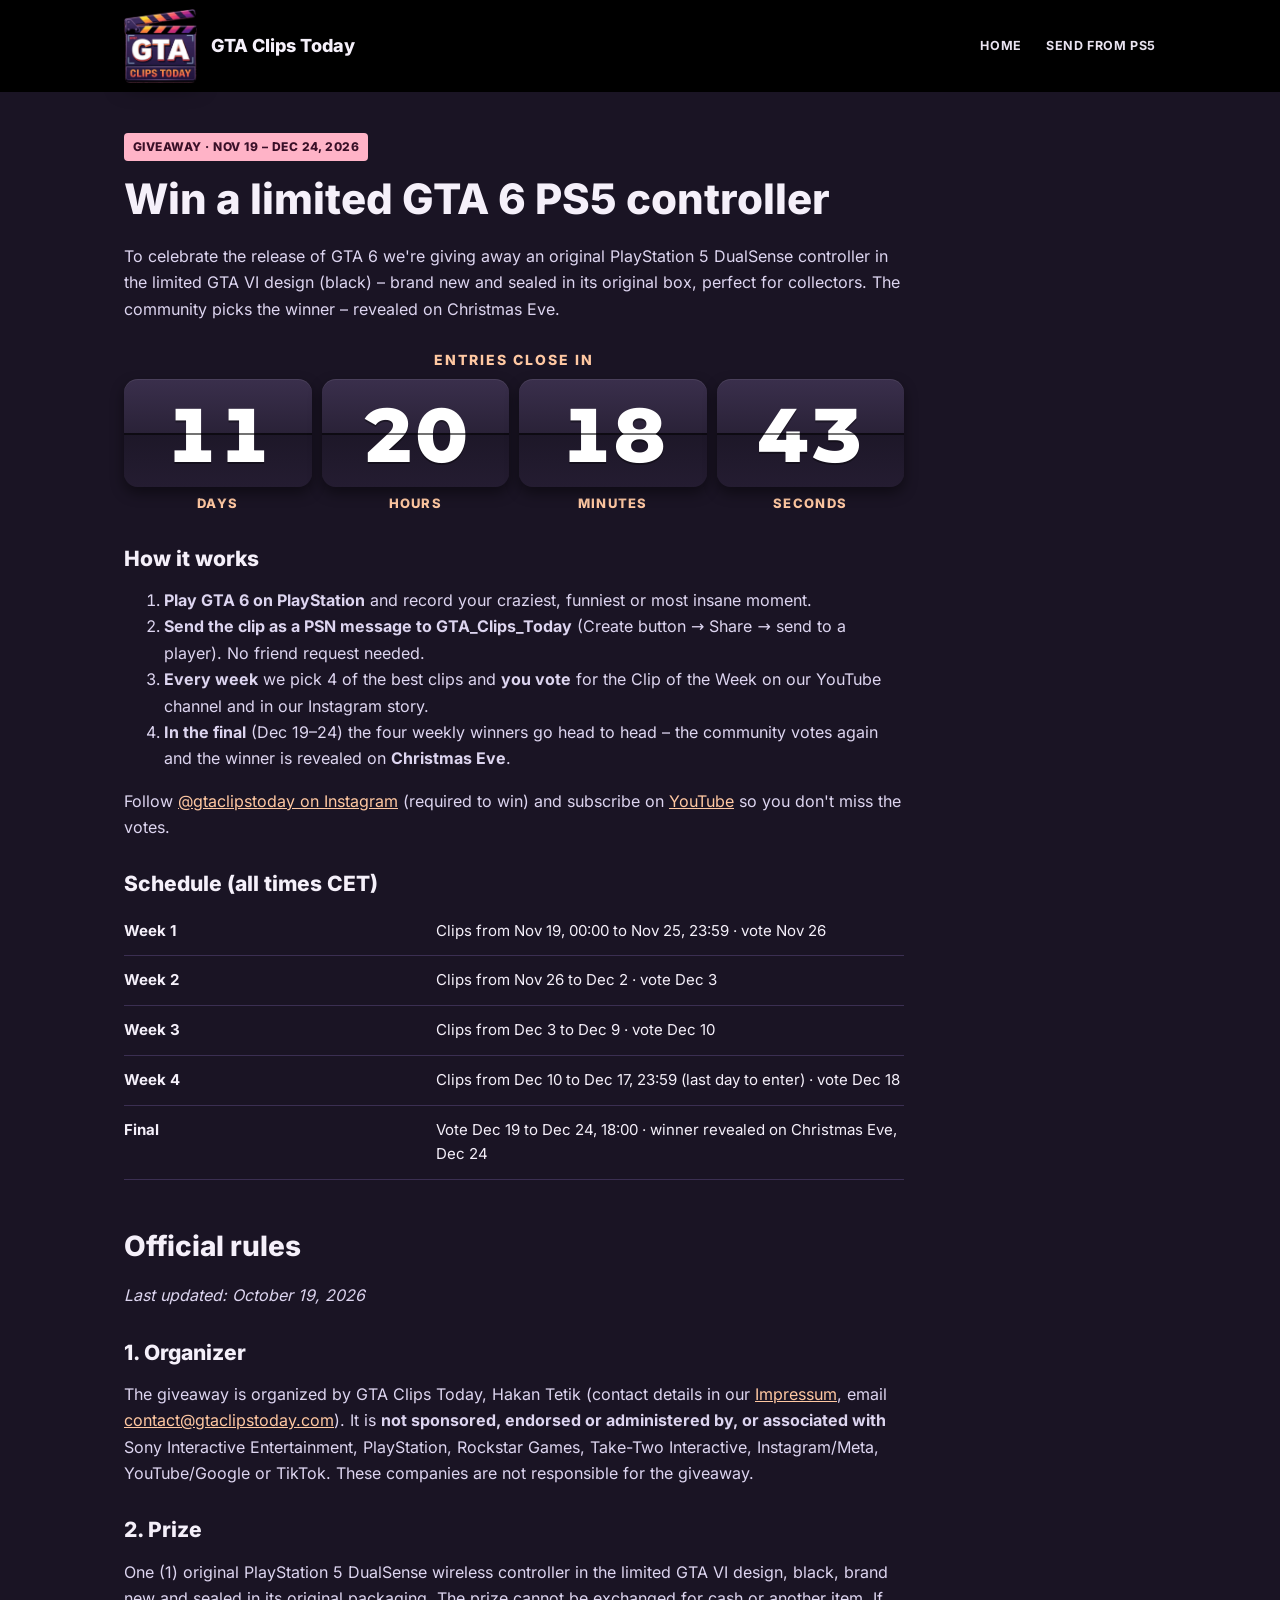
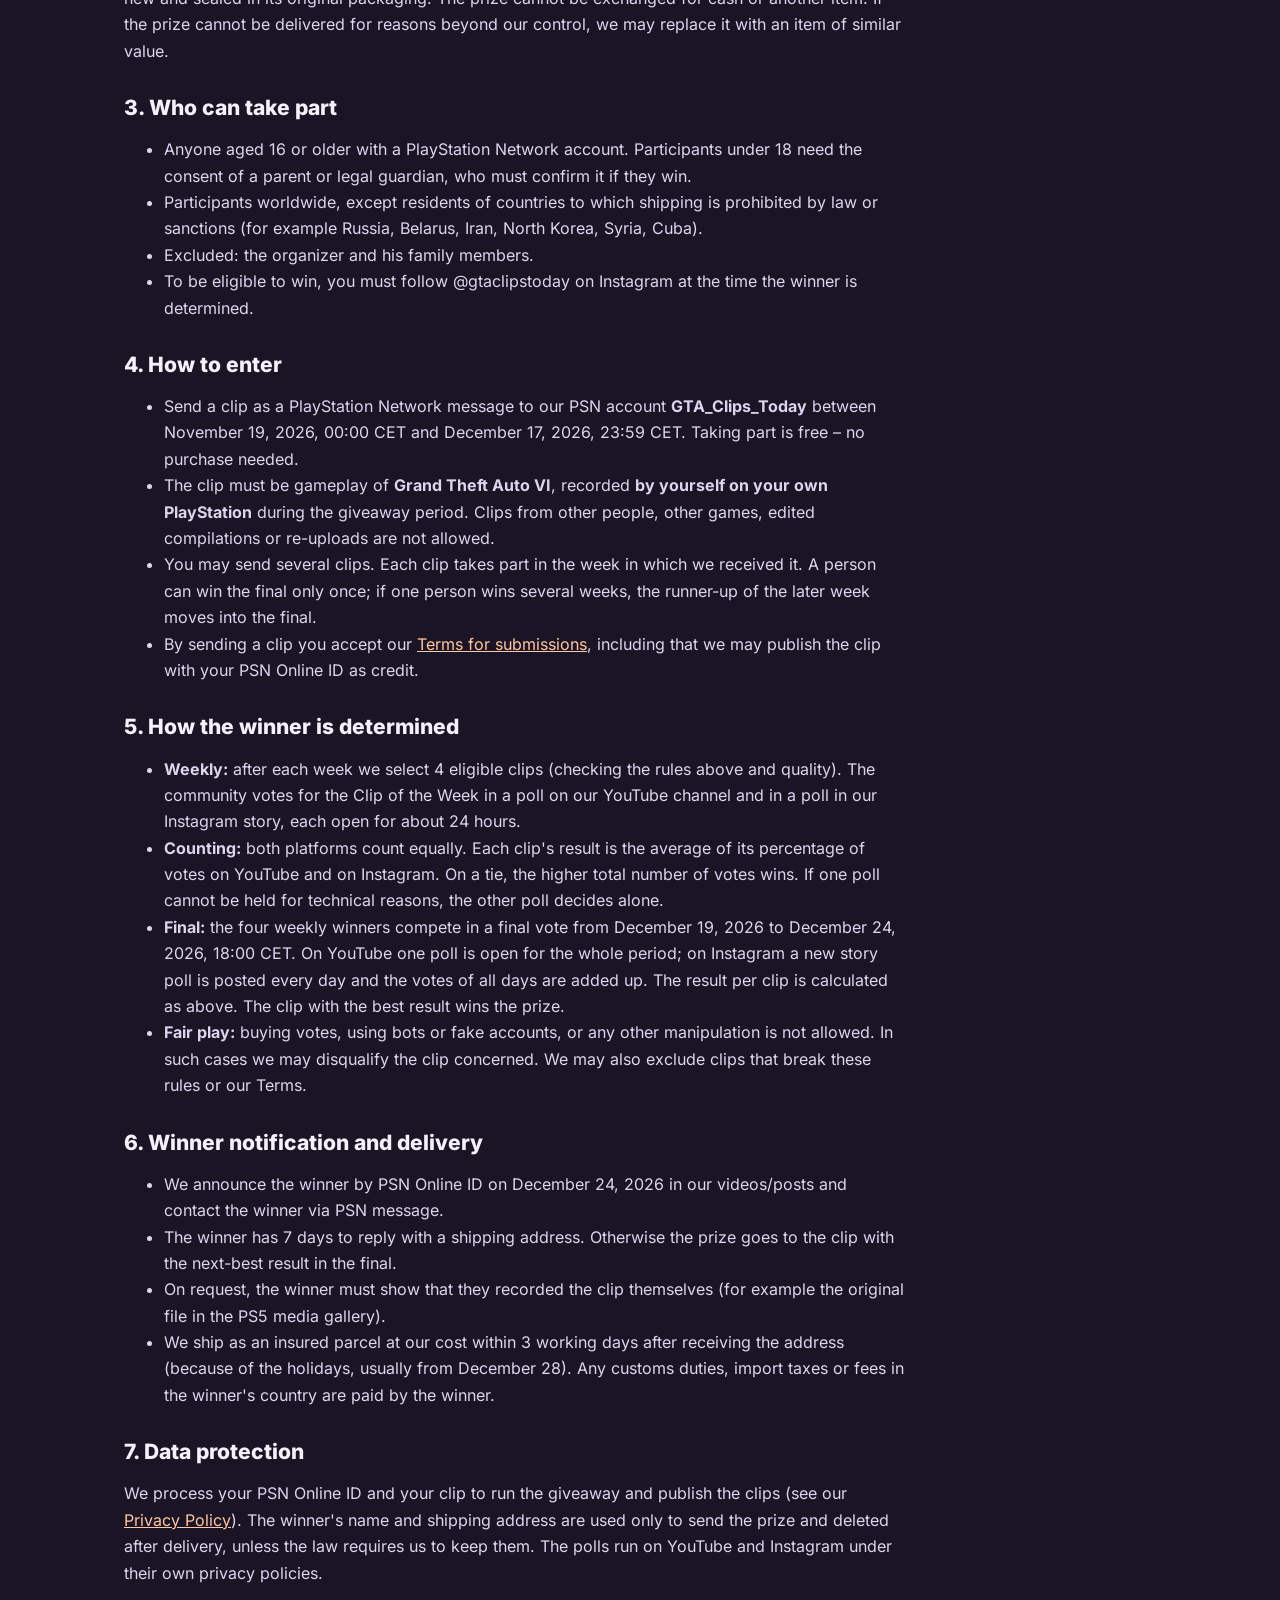
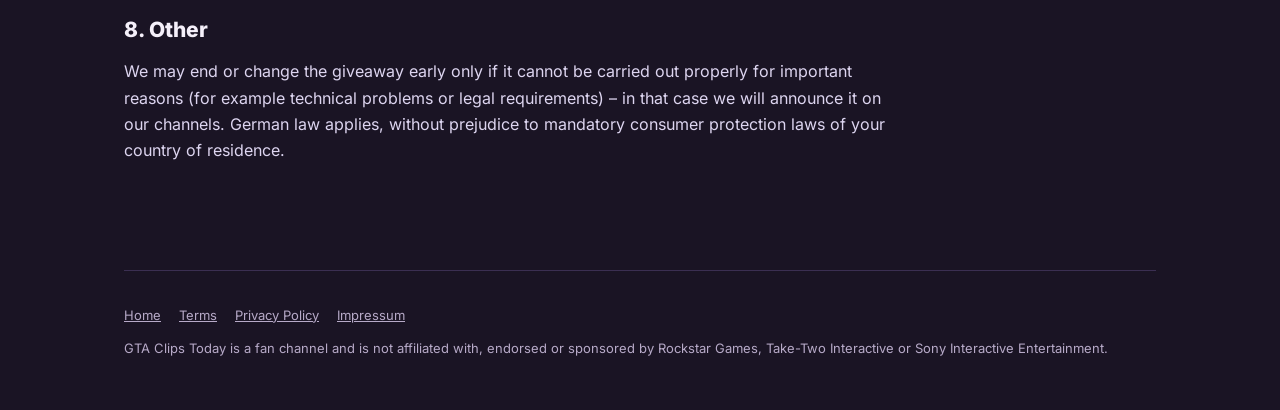
==== giveaway.html @ f1b1f1c3 "Countdown und Gewinnspielstart wieder 19.11. 0:00 MEZ Co-Authored-By: Claude Opus 5.5 <noreply@anthr" ====
<!doctype html>
<html lang="en">
<head>
  <meta charset="utf-8">
  <meta name="viewport" content="width=device-width, initial-scale=1">
  <title>GTA 6 Controller Giveaway | GTA Clips Today</title>
  <meta name="description" content="Win a limited GTA VI design PS5 controller: send your best GTA 6 clip via PSN, the community votes the winner. Winner revealed on Christmas Eve 2026.">
  <meta property="og:title" content="Win a limited GTA 6 PS5 controller | GTA Clips Today">
  <meta property="og:description" content="Send your best GTA 6 clip via PSN - the community votes the winner. Winner revealed on Christmas Eve.">
  <meta property="og:image" content="https://gtaclipstoday.com/assets/og.jpg">
  <meta name="twitter:card" content="summary_large_image">
  <meta name="theme-color" content="#1a1424">
  <link rel="icon" href="assets/favicon.png">
  <link rel="stylesheet" href="style.css">
</head>
<body>
  <div class="wrap">
    <header class="top">
      <a class="brand" href="./"><img src="assets/logo.png" alt="">GTA Clips Today</a>
      <nav><a class="txt" href="./">Home</a><a class="txt" href="./#psn">Send from PS5</a></nav>
    </header>

    <main class="legal">
      <span class="badge">GIVEAWAY · NOV 19 – DEC 24, 2026</span>
      <h1 style="margin-top:14px">Win a limited GTA 6 PS5 controller</h1>
      <p>To celebrate the release of GTA 6 we're giving away an original PlayStation 5 DualSense controller in the limited GTA VI design (black) – brand new and sealed in its original box, perfect for collectors. The community picks the winner – revealed on Christmas Eve.</p>

      <div class="flipcd big" style="margin:26px 0 10px"></div>

      <h2>How it works</h2>
      <ol>
        <li><strong>Play GTA 6 on PlayStation</strong> and record your craziest, funniest or most insane moment.</li>
        <li><strong>Send the clip as a PSN message to GTA_Clips_Today</strong> (Create button → Share → send to a player). No friend request needed.</li>
        <li><strong>Every week</strong> we pick 4 of the best clips and <strong>you vote</strong> for the Clip of the Week on our YouTube channel and in our Instagram story.</li>
        <li><strong>In the final</strong> (Dec 19–24) the four weekly winners go head to head – the community votes again and the winner is revealed on <strong>Christmas Eve</strong>.</li>
      </ol>
      <p>Follow <a href="https://www.instagram.com/gtaclipstoday" target="_blank" rel="noopener">@gtaclipstoday on Instagram</a> (required to win) and subscribe on <a href="https://www.youtube.com/@GTA_Clips_Today?sub_confirmation=1" target="_blank" rel="noopener">YouTube</a> so you don't miss the votes.</p>

      <h2>Schedule (all times CET)</h2>
      <table class="facts">
        <tr><td>Week 1</td><td>Clips from Nov 19, 00:00 to Nov 25, 23:59 · vote Nov 26</td></tr>
        <tr><td>Week 2</td><td>Clips from Nov 26 to Dec 2 · vote Dec 3</td></tr>
        <tr><td>Week 3</td><td>Clips from Dec 3 to Dec 9 · vote Dec 10</td></tr>
        <tr><td>Week 4</td><td>Clips from Dec 10 to Dec 17, 23:59 (last day to enter) · vote Dec 18</td></tr>
        <tr><td>Final</td><td>Vote Dec 19 to Dec 24, 18:00 · winner revealed on Christmas Eve, Dec 24</td></tr>
      </table>

      <h1 style="font-size:28px;margin-top:50px">Official rules</h1>
      <p><em>Last updated: October 19, 2026</em></p>

      <h2>1. Organizer</h2>
      <p>The giveaway is organized by GTA Clips Today, Hakan Tetik (contact details in our <a href="impressum.html">Impressum</a>, email <a href="mailto:contact@gtaclipstoday.com">contact@gtaclipstoday.com</a>). It is <strong>not sponsored, endorsed or administered by, or associated with</strong> Sony Interactive Entertainment, PlayStation, Rockstar Games, Take-Two Interactive, Instagram/Meta, YouTube/Google or TikTok. These companies are not responsible for the giveaway.</p>

      <h2>2. Prize</h2>
      <p>One (1) original PlayStation 5 DualSense wireless controller in the limited GTA VI design, black, brand new and sealed in its original packaging. The prize cannot be exchanged for cash or another item. If the prize cannot be delivered for reasons beyond our control, we may replace it with an item of similar value.</p>

      <h2>3. Who can take part</h2>
      <ul>
        <li>Anyone aged 16 or older with a PlayStation Network account. Participants under 18 need the consent of a parent or legal guardian, who must confirm it if they win.</li>
        <li>Participants worldwide, except residents of countries to which shipping is prohibited by law or sanctions (for example Russia, Belarus, Iran, North Korea, Syria, Cuba).</li>
        <li>Excluded: the organizer and his family members.</li>
        <li>To be eligible to win, you must follow @gtaclipstoday on Instagram at the time the winner is determined.</li>
      </ul>

      <h2>4. How to enter</h2>
      <ul>
        <li>Send a clip as a PlayStation Network message to our PSN account <strong>GTA_Clips_Today</strong> between November 19, 2026, 00:00 CET and December 17, 2026, 23:59 CET. Taking part is free – no purchase needed.</li>
        <li>The clip must be gameplay of <strong>Grand Theft Auto VI</strong>, recorded <strong>by yourself on your own PlayStation</strong> during the giveaway period. Clips from other people, other games, edited compilations or re-uploads are not allowed.</li>
        <li>You may send several clips. Each clip takes part in the week in which we received it. A person can win the final only once; if one person wins several weeks, the runner-up of the later week moves into the final.</li>
        <li>By sending a clip you accept our <a href="terms.html">Terms for submissions</a>, including that we may publish the clip with your PSN Online ID as credit.</li>
      </ul>

      <h2>5. How the winner is determined</h2>
      <ul>
        <li><strong>Weekly:</strong> after each week we select 4 eligible clips (checking the rules above and quality). The community votes for the Clip of the Week in a poll on our YouTube channel and in a poll in our Instagram story, each open for about 24 hours.</li>
        <li><strong>Counting:</strong> both platforms count equally. Each clip's result is the average of its percentage of votes on YouTube and on Instagram. On a tie, the higher total number of votes wins. If one poll cannot be held for technical reasons, the other poll decides alone.</li>
        <li><strong>Final:</strong> the four weekly winners compete in a final vote from December 19, 2026 to December 24, 2026, 18:00 CET. On YouTube one poll is open for the whole period; on Instagram a new story poll is posted every day and the votes of all days are added up. The result per clip is calculated as above. The clip with the best result wins the prize.</li>
        <li><strong>Fair play:</strong> buying votes, using bots or fake accounts, or any other manipulation is not allowed. In such cases we may disqualify the clip concerned. We may also exclude clips that break these rules or our Terms.</li>
      </ul>

      <h2>6. Winner notification and delivery</h2>
      <ul>
        <li>We announce the winner by PSN Online ID on December 24, 2026 in our videos/posts and contact the winner via PSN message.</li>
        <li>The winner has 7 days to reply with a shipping address. Otherwise the prize goes to the clip with the next-best result in the final.</li>
        <li>On request, the winner must show that they recorded the clip themselves (for example the original file in the PS5 media gallery).</li>
        <li>We ship as an insured parcel at our cost within 3 working days after receiving the address (because of the holidays, usually from December 28). Any customs duties, import taxes or fees in the winner's country are paid by the winner.</li>
      </ul>

      <h2>7. Data protection</h2>
      <p>We process your PSN Online ID and your clip to run the giveaway and publish the clips (see our <a href="privacy.html">Privacy Policy</a>). The winner's name and shipping address are used only to send the prize and deleted after delivery, unless the law requires us to keep them. The polls run on YouTube and Instagram under their own privacy policies.</p>

      <h2>8. Other</h2>
      <p>We may end or change the giveaway early only if it cannot be carried out properly for important reasons (for example technical problems or legal requirements) – in that case we will announce it on our channels. German law applies, without prejudice to mandatory consumer protection laws of your country of residence.</p>
    </main>

    <footer>
      <div class="row"><div class="links"><a href="./">Home</a><a href="terms.html">Terms</a><a href="privacy.html">Privacy Policy</a><a href="impressum.html">Impressum</a></div></div>
      <p>GTA Clips Today is a fan channel and is not affiliated with, endorsed or sponsored by Rockstar Games, Take-Two Interactive or Sony Interactive Entertainment.</p>
    </footer>
  </div>
  <script src="countdown.js"></script>
</body>
</html>
---- style.css ----
/* GTA Clips Today - Look nach Rockstar-Shop / GTA-VI-Trailer (eigene Umsetzung, keine Rockstar-Grafiken).
   Schriften lokal eingebunden (kein Google-Server -> datenschutzfreundlich). */
@font-face { font-family: "Montserrat"; font-weight: 600; src: url("assets/fonts/Montserrat-600.woff2") format("woff2"); font-display: swap; }
@font-face { font-family: "Montserrat"; font-weight: 700; src: url("assets/fonts/Montserrat-700.woff2") format("woff2"); font-display: swap; }
@font-face { font-family: "Montserrat"; font-weight: 800; src: url("assets/fonts/Montserrat-800.woff2") format("woff2"); font-display: swap; }
@font-face { font-family: "Montserrat"; font-weight: 900; src: url("assets/fonts/Montserrat-900.woff2") format("woff2"); font-display: swap; }
@font-face { font-family: "Inter"; font-weight: 400; src: url("assets/fonts/Inter-400.woff2") format("woff2"); font-display: swap; }
@font-face { font-family: "Inter"; font-weight: 500; src: url("assets/fonts/Inter-500.woff2") format("woff2"); font-display: swap; }
@font-face { font-family: "Inter"; font-weight: 600; src: url("assets/fonts/Inter-600.woff2") format("woff2"); font-display: swap; }
@font-face { font-family: "Inter"; font-weight: 700; src: url("assets/fonts/Inter-700.woff2") format("woff2"); font-display: swap; }
@font-face { font-family: "Inter"; font-weight: 800; src: url("assets/fonts/Inter-800.woff2") format("woff2"); font-display: swap; }

:root {
  --bg: #1a1424;
  --bg-2: #231a31;
  --card: #2b2140;
  --line: #3b2f52;
  --text: #f5f0fa;
  --muted: #b7aac8;
  --peach: #ffc8a2;
  --pink: #ffb3c7;
  --hot: #ff6fae;
  --mag: #d21fd9;
  --max: 1080px;
}

* { box-sizing: border-box; }
html { scroll-behavior: smooth; }
body { margin: 0; background: var(--bg); color: var(--text); font: 16px/1.65 Inter, system-ui, -apple-system, "Segoe UI", sans-serif; overflow-x: hidden; }
a { color: var(--peach); }
a:hover { color: #fff; }
.wrap { max-width: var(--max); margin: 0 auto; padding: 0 24px; }
h1, h2, h3 { font-weight: 800; line-height: 1.15; }
.shadow-text { text-shadow: 3px 3px 0 var(--mag); }

/* Kopfleiste (schwarz, volle Breite) */
.top { position: relative; display: flex; align-items: center; justify-content: space-between; gap: 18px; height: 64px; }
.top::before { content: ""; position: absolute; inset: 0 calc(50% - 50vw); background: #000; z-index: -1; }
.brand { display: flex; align-items: center; gap: 12px; color: var(--text); text-decoration: none; font-weight: 800; font-size: 18px; }
.brand img { width: 38px; height: 38px; border-radius: 8px; }
.top nav { display: flex; align-items: center; gap: 24px; }
.top nav a { color: #e9e3f0; text-decoration: none; font-weight: 700; font-size: 12.5px; letter-spacing: .05em; text-transform: uppercase; }
.top nav a:hover { color: var(--peach); }
.socials { display: flex; gap: 10px; }
.socials a { display: grid; place-items: center; width: 34px; height: 34px; border-radius: 50%; background: rgba(255,255,255,.08); color: #fff; }
.socials a:hover { background: var(--hot); color: #fff; }
.socials svg { width: 17px; height: 17px; fill: currentColor; }

/* Hero mit eigener Palmen-Szene */
.hero { position: relative; }
.hero::before { content: ""; position: absolute; inset: 0 calc(50% - 50vw); background: url("assets/hero.jpg") center 60% / cover; filter: saturate(.75) hue-rotate(-12deg); z-index: -2; }
.hero::after { content: ""; position: absolute; inset: 0 calc(50% - 50vw); z-index: -1;
  background: linear-gradient(90deg, rgba(26,20,36,.96) 0%, rgba(40,25,60,.84) 45%, rgba(60,30,80,.45) 100%),
              linear-gradient(0deg, var(--bg) 0%, transparent 35%); }
.hero-grid { display: grid; grid-template-columns: 1fr 1fr; gap: 44px; align-items: center; padding: 56px 0 70px; }
.badge { display: inline-block; background: var(--pink); color: #3a1028; font-weight: 800; font-size: 12px; padding: 4px 9px; border-radius: 4px; letter-spacing: .04em; }
.hero h1 { font-size: clamp(36px, 6vw, 50px); margin: 16px 0 14px; }
.lead { color: #e2d9ec; max-width: 480px; margin: 0 0 24px; }
.label { font-size: 12px; color: var(--muted); font-weight: 700; text-transform: uppercase; letter-spacing: .1em; }
.chips { display: flex; flex-wrap: wrap; gap: 10px; margin: 10px 0 26px; }
.chip { border: 1px solid #6b5a85; border-radius: 6px; padding: 6px 14px; font-size: 13px; font-weight: 700; background: rgba(255,255,255,.06); color: var(--text); text-decoration: none; }
.chip:hover { border-color: var(--peach); color: var(--text); }
.btn-row { display: flex; flex-wrap: wrap; gap: 12px; }
.btn { display: inline-block; background: var(--peach); color: #1c1018; font-weight: 800; padding: 14px 28px; border-radius: 999px; font-size: 15px; text-decoration: none; transition: transform .15s ease; }
.btn:hover { color: #1c1018; transform: translateY(-2px); }
.btn.ghost { background: transparent; color: var(--text); border: 1px solid #8c7aa6; }
.btn.ghost:hover { color: var(--text); border-color: var(--peach); }
.note { color: var(--pink); font-size: 13.5px; font-weight: 600; margin-top: 18px; }
.cover { justify-self: center; width: 320px; max-width: 100%; aspect-ratio: 3 / 4; border: 3px solid #120c1a; border-radius: 6px; position: relative; overflow: hidden;
  background: url("assets/hero.jpg") 55% center / cover; box-shadow: 0 30px 60px rgba(0,0,0,.5); }
.cover::after { content: ""; position: absolute; inset: 0; background: linear-gradient(180deg, rgba(40,20,60,.1), rgba(26,20,36,.75)); }
.cover img { position: absolute; z-index: 1; width: 62%; left: 50%; top: 45%; transform: translate(-50%, -50%); border-radius: 14px; }
.cover span { position: absolute; z-index: 1; bottom: 22px; left: 0; right: 0; text-align: center; font-family: Montserrat, sans-serif; font-weight: 700; letter-spacing: .35em; font-size: 11px; color: #fff; }

/* Reiter-Leiste */
.tabs { display: flex; flex-wrap: wrap; gap: 6px 26px; background: var(--bg-2); border-radius: 999px; padding: 12px 26px; margin: 10px 0 10px; }
.tabs a { color: var(--text); text-decoration: none; font-size: 13px; font-weight: 700; }
.tabs a:hover { color: var(--peach); }

section { padding: 56px 0 10px; scroll-margin-top: 20px; }
h2 { font-size: 26px; margin: 0 0 22px; }
.sub { color: var(--muted); margin: -12px 0 24px; max-width: 640px; }

/* Kanaele */
.channels { display: grid; grid-template-columns: repeat(3, 1fr); gap: 20px; }
.ch { display: flex; flex-direction: column; gap: 14px; padding: 24px; border-radius: 14px; text-decoration: none; color: var(--text);
  background: linear-gradient(160deg, #3a2752 0%, var(--card) 70%); border: 1px solid var(--line); transition: transform .15s ease, border-color .15s ease; }
.ch:hover { transform: translateY(-3px); border-color: var(--hot); color: var(--text); }
.ch .head { display: flex; align-items: center; gap: 14px; }
.ch .icon { display: grid; place-items: center; width: 48px; height: 48px; border-radius: 12px; background: rgba(255,255,255,.1); }
.ch .icon svg { width: 24px; height: 24px; fill: #fff; }
.ch b { display: block; font-size: 18px; }
.ch small { color: var(--muted); font-weight: 600; }
.ch p { margin: 0; color: #ddd3e8; font-size: 14.5px; }
.ch .cta { align-self: flex-start; margin-top: auto; font-weight: 800; font-size: 14px; padding: 10px 18px; border-radius: 999px; background: rgba(255,255,255,.1); }
.ch.yt .cta { background: var(--peach); color: #1c1018; display: inline-flex; align-items: center; gap: 8px; }
.ch.yt .cta svg { width: 16px; height: 16px; fill: currentColor; }

/* PSN */
.two { display: grid; grid-template-columns: 1fr 1fr; gap: 50px; align-items: start; }
.psn-box { background: var(--bg-2); border-radius: 10px; padding: 26px; }
.psn-id { font-family: Montserrat, sans-serif; font-weight: 700; font-size: clamp(24px, 5vw, 32px); letter-spacing: .06em; margin-top: 6px; user-select: all; word-break: break-all; }
ol.steps { list-style: none; counter-reset: s; padding: 0; margin: 18px 0 0; }
ol.steps li { counter-increment: s; position: relative; padding: 10px 0 10px 46px; border-bottom: 1px solid var(--line); color: #e2d9ec; }
ol.steps li::before { content: counter(s, decimal-leading-zero); position: absolute; left: 0; top: 10px; font-family: Montserrat, sans-serif; font-weight: 800; color: var(--hot); }
table.facts { width: 100%; border-collapse: collapse; font-size: 15px; }
table.facts td { padding: 12px 0; border-bottom: 1px solid var(--line); vertical-align: top; }
table.facts td:first-child { font-weight: 700; width: 40%; }
.hint { color: var(--muted); font-size: 14px; }

/* Karten wie die Editionen im Shop */
.cards { display: grid; grid-template-columns: repeat(3, 1fr); gap: 22px; }
.c { border-radius: 14px; overflow: hidden; background: linear-gradient(180deg, #4a2d63 0%, #36244c 45%, var(--card) 100%); }
.c .img { height: 130px; background: url("assets/hero.jpg") center / cover; position: relative; }
.c:nth-child(2) .img { background-position: 20% 70%; }
.c:nth-child(3) .img { background-position: 85% 60%; }
.c .img::after { content: ""; position: absolute; inset: 0; background: linear-gradient(180deg, rgba(120,60,150,.15), #4a2d63); }
.c .img b { position: absolute; z-index: 1; left: 22px; bottom: 12px; font-family: Montserrat, sans-serif; letter-spacing: .3em; font-size: 11px; }
.c .body { padding: 16px 22px 24px; }
.c small { color: var(--muted); font-weight: 600; }
.c h3 { font-size: 22px; margin: 4px 0 12px; }
.c ul { list-style: none; padding: 0; margin: 0 0 16px; }
.c li { margin: 0 0 7px; font-size: 14.5px; color: #ece4f4; }
.c li::before { content: "✓  "; color: var(--peach); }
.c .more { font-weight: 700; font-size: 14px; }

/* Aufklapp-Bereiche */
details { background: var(--bg-2); border: 1px solid var(--line); border-radius: 12px; margin-bottom: 12px; overflow: hidden; }
summary { cursor: pointer; list-style: none; padding: 18px 22px; font-weight: 800; font-size: 17px; display: flex; justify-content: space-between; align-items: center; gap: 12px; }
summary::-webkit-details-marker { display: none; }
summary::after { content: "+"; color: var(--peach); font-size: 24px; line-height: 1; }
details[open] summary::after { content: "–"; }
details .body { padding: 0 22px 20px; color: #e2d9ec; }
details h3 { font-size: 15px; margin: 6px 0 6px; color: var(--peach); }
details ol, details ul { margin: 0 0 12px; padding-left: 22px; }
details li { margin-bottom: 6px; }

.rules { display: grid; grid-template-columns: 1fr 1fr; gap: 20px; }
.rules .box { background: var(--bg-2); border-radius: 12px; padding: 22px 24px; }
.rules h3 { margin: 0 0 12px; font-size: 18px; }
ul.check { list-style: none; padding: 0; margin: 0; }
ul.check li { padding-left: 28px; position: relative; margin-bottom: 9px; color: #e2d9ec; }
ul.check li::before { content: "✓"; position: absolute; left: 0; color: var(--peach); font-weight: 800; }
ul.cross li::before { content: "✕"; color: var(--hot); }

.cta-band { text-align: center; margin: 60px 0 0; padding: 50px 24px; border-radius: 16px; position: relative; overflow: hidden;
  background: linear-gradient(90deg, rgba(26,20,36,.9), rgba(60,30,80,.6)), url("assets/hero.jpg") center 65% / cover; }
.cta-band h2 { font-family: Montserrat, sans-serif; font-weight: 900; letter-spacing: .14em; text-transform: uppercase; font-size: clamp(24px, 4vw, 34px); margin-bottom: 18px; }

footer { margin-top: 70px; padding: 34px 0 50px; color: var(--muted); font-size: 13px; border-top: 1px solid var(--line); }
footer .row { display: flex; justify-content: space-between; align-items: center; flex-wrap: wrap; gap: 16px; margin-bottom: 12px; }
footer .links { display: flex; gap: 18px; flex-wrap: wrap; }
footer .links a { color: var(--muted); }
footer p { margin: 0; }

/* Rechtstexte */
.legal { padding: 40px 0 20px; max-width: 780px; }
.legal h1 { font-size: clamp(30px, 5vw, 42px); margin: 0 0 20px; }
.legal h2 { font-size: 21px; margin: 32px 0 10px; }
.legal p, .legal li { color: #ddd5f0; }
.placeholder { background: rgba(255, 200, 162, .15); border: 1px dashed var(--peach); border-radius: 6px; padding: 0 6px; color: var(--peach); }

/* Upload-Formular (Startseite + upload.html) */
.psnbox { background: rgba(255,255,255,.07); border-left: 3px solid var(--hot); border-radius: 8px; padding: 12px 14px; font-size: 14.5px; color: #e9e1f2; max-width: 480px; }
.psnbox a { white-space: nowrap; }
.upform { background: rgba(26,20,36,.88); border: 1px solid var(--line); border-radius: 16px; padding: 20px; box-shadow: 0 30px 60px rgba(0,0,0,.45); backdrop-filter: blur(6px); }
.uphead { font-weight: 800; font-size: 19px; margin-bottom: 12px; }
.uphead span { display: inline-block; white-space: nowrap; font-size: 11px; font-weight: 800; letter-spacing: .04em; background: var(--pink); color: #3a1028; border-radius: 4px; padding: 2px 7px; margin-left: 8px; vertical-align: 3px; text-transform: uppercase; }
.drop { border: 2px dashed #7a6898; border-radius: 12px; padding: 26px 14px; text-align: center; cursor: pointer; transition: border-color .15s, background .15s; background: rgba(255,255,255,.03); }
.drop.over, .drop:hover { border-color: var(--peach); background: rgba(255,200,162,.07); }
.drop b { display: block; font-size: 17px; }
.drop span { color: var(--muted); font-size: 13px; }
.drop input { display: none; }
.drop.has { padding: 14px; }
.upfiles { list-style: none; padding: 0; margin: 8px 0 0; }
.upfiles li { display: flex; align-items: center; gap: 10px; padding: 7px 0; border-bottom: 1px solid var(--line); font-size: 13.5px; }
.upfiles .n { flex: 1; overflow: hidden; text-overflow: ellipsis; white-space: nowrap; }
.upfiles .s { color: var(--muted); }
.upfiles button { background: none; border: 0; color: var(--hot); cursor: pointer; font-size: 18px; }
.prog { height: 6px; background: var(--line); border-radius: 3px; overflow: hidden; width: 90px; }
.prog i { display: block; height: 100%; width: 0; background: linear-gradient(90deg, var(--peach), var(--hot)); }
.upform .or { text-align: center; color: var(--muted); margin: 10px 0 6px; font-size: 12.5px; }
.in { width: 100%; background: var(--card); color: var(--text); border: 1px solid var(--line); border-radius: 10px; padding: 10px 12px; font: inherit; font-size: 14.5px; }
.in:focus { outline: 2px solid var(--peach); border-color: transparent; }
select.in { cursor: pointer; }
.two-in { display: grid; grid-template-columns: 1fr 1fr; gap: 8px; margin-top: 8px; }
.more { background: none; border: 0; margin: 8px 0 0; }
.more summary { padding: 4px 0; font-size: 13.5px; font-weight: 700; color: var(--muted); }
.more summary::after { font-size: 18px; }
.more .in { margin-top: 6px; }
.consent { display: flex; gap: 9px; align-items: flex-start; margin: 12px 0 10px; font-size: 12.5px; color: #e2d9ec; line-height: 1.45; }
.consent input { margin-top: 2px; width: 17px; height: 17px; accent-color: var(--hot); flex: none; }
.upform .btn { width: 100%; text-align: center; border: 0; cursor: pointer; margin-top: 10px; font: inherit; font-weight: 800; font-size: 16px; }
.upform .btn:disabled { opacity: .5; cursor: wait; }
.upmsg { display: none; margin-top: 12px; padding: 10px 12px; border-radius: 10px; font-weight: 600; font-size: 14px; }
.upmsg.err { display: block; background: rgba(255,107,107,.15); color: #ffb0b0; }
.upmsg.ok { display: block; background: rgba(94,224,160,.13); color: #a6f0c9; }
/* Gewinnspiel-Banner */
.gbanner { display: flex; align-items: center; gap: 14px; flex-wrap: wrap; margin: 14px 0 0; padding: 12px 16px; border-radius: 12px; text-decoration: none; color: var(--text);
  background: linear-gradient(90deg, rgba(255,111,174,.22), rgba(255,200,162,.14)); border: 1px solid rgba(255,111,174,.5); }
.gbanner:hover { color: var(--text); border-color: var(--peach); }
.gtag { background: var(--hot); color: #fff; font-weight: 800; font-size: 11.5px; letter-spacing: .08em; padding: 3px 8px; border-radius: 4px; }
.gtext { flex: 1; min-width: 220px; font-size: 14.5px; }
.gcount { font-weight: 800; color: var(--peach); font-variant-numeric: tabular-nums; }
.garrow { font-weight: 700; font-size: 14px; }

/* Klapp-Uhr-Countdown (countdown.js) */
.giveaway-box { display: block; margin-top: 22px; padding: 18px 18px 16px; border-radius: 16px; text-decoration: none; color: var(--text); max-width: 480px;
  background: linear-gradient(160deg, rgba(255,111,174,.18), rgba(26,20,36,.85) 60%); border: 1px solid rgba(255,111,174,.55); box-shadow: 0 18px 40px rgba(0,0,0,.35); }
.giveaway-box:hover { color: var(--text); border-color: var(--peach); }
.giveaway-box .gtitle { font-family: Montserrat, sans-serif; font-weight: 900; letter-spacing: .06em; text-transform: uppercase; font-size: 17px; text-shadow: 2px 2px 0 var(--mag); }
.giveaway-box .gtitle small { display: block; font-family: Inter, sans-serif; font-weight: 600; letter-spacing: 0; text-transform: none; text-shadow: none; color: #e2d9ec; font-size: 13.5px; margin-top: 4px; }
.giveaway-box .gmore { display: block; margin-top: 12px; font-weight: 800; font-size: 14px; color: var(--peach); }
.flipcd { margin-top: 12px; }
.fc-label { font-size: 12px; font-weight: 800; letter-spacing: .14em; text-transform: uppercase; color: var(--peach); margin-bottom: 8px; }
.fc-row { display: grid; grid-template-columns: repeat(4, 1fr); gap: 10px; }
.fc-unit { text-align: center; }
.fc-tile { position: relative; perspective: 400px; border-radius: 10px; padding: 10px 0 8px; overflow: hidden;
  background: linear-gradient(180deg, #3a2f4c 0%, #2a2238 49.5%, #1d1728 50.5%, #241c31 100%);
  box-shadow: 0 6px 14px rgba(0,0,0,.45), inset 0 1px 0 rgba(255,255,255,.08); }
.fc-tile::after { content: ""; position: absolute; left: 0; right: 0; top: 50%; height: 2px; background: rgba(0,0,0,.55); }
.fc-tile span { display: block; font-family: Montserrat, sans-serif; font-weight: 800; font-size: 40px; line-height: 1; color: #fff;
  font-variant-numeric: tabular-nums; text-shadow: 0 2px 0 rgba(0,0,0,.35); }
.fc-tile.flip span { animation: fcflip .45s ease-out; }
@keyframes fcflip { 0% { transform: rotateX(80deg); opacity: .2; } 60% { transform: rotateX(-12deg); opacity: 1; } 100% { transform: rotateX(0); } }
.fc-name { margin-top: 6px; font-size: 11.5px; font-weight: 800; letter-spacing: .1em; text-transform: uppercase; color: var(--peach); }
.flipcd.big .fc-tile { padding: 18px 0 14px; border-radius: 14px; }
.flipcd.big .fc-tile span { font-size: clamp(40px, 8vw, 76px); }
.flipcd.big .fc-name { font-size: 13px; }
.flipcd.big .fc-label { font-size: 14px; text-align: center; }
@media (max-width: 860px) { .fc-tile span { font-size: 34px; } }

@media (max-width: 860px) {
  .two-in { grid-template-columns: 1fr; }
  /* Handy: Formular direkt unter die Ueberschrift, PS5-Hinweis danach */
  .hero-grid > div:first-child { display: contents; }
  .hero-grid .upform { order: 2; }
  .hero-grid .after { order: 3; }
  .hero-grid .lead { margin-bottom: 0; }
  .hero-grid { gap: 18px; padding-top: 32px; }
  .hero-grid .badge { justify-self: start; }
  .hero-grid h1 { margin: 0; }
}

@media (max-width: 860px) {
  .top { height: auto; padding: 12px 0; flex-wrap: wrap; }
  .top nav .txt { display: none; }
  .hero-grid, .two, .rules { grid-template-columns: 1fr; }
  .cover { width: 240px; }
  .channels, .cards { grid-template-columns: 1fr; }
  .tabs { border-radius: 14px; }
}

/* Kopfleiste mit Logo 8d (19.10.2026): Logo groesser, Name im normalen Stil */
.top { height: 92px; }
.brand { gap: 14px; }
.brand img { width: auto; height: 74px; border-radius: 0; filter: drop-shadow(0 4px 10px rgba(0,0,0,.5)); }
@media (max-width: 860px) { .brand img { height: 56px; } }
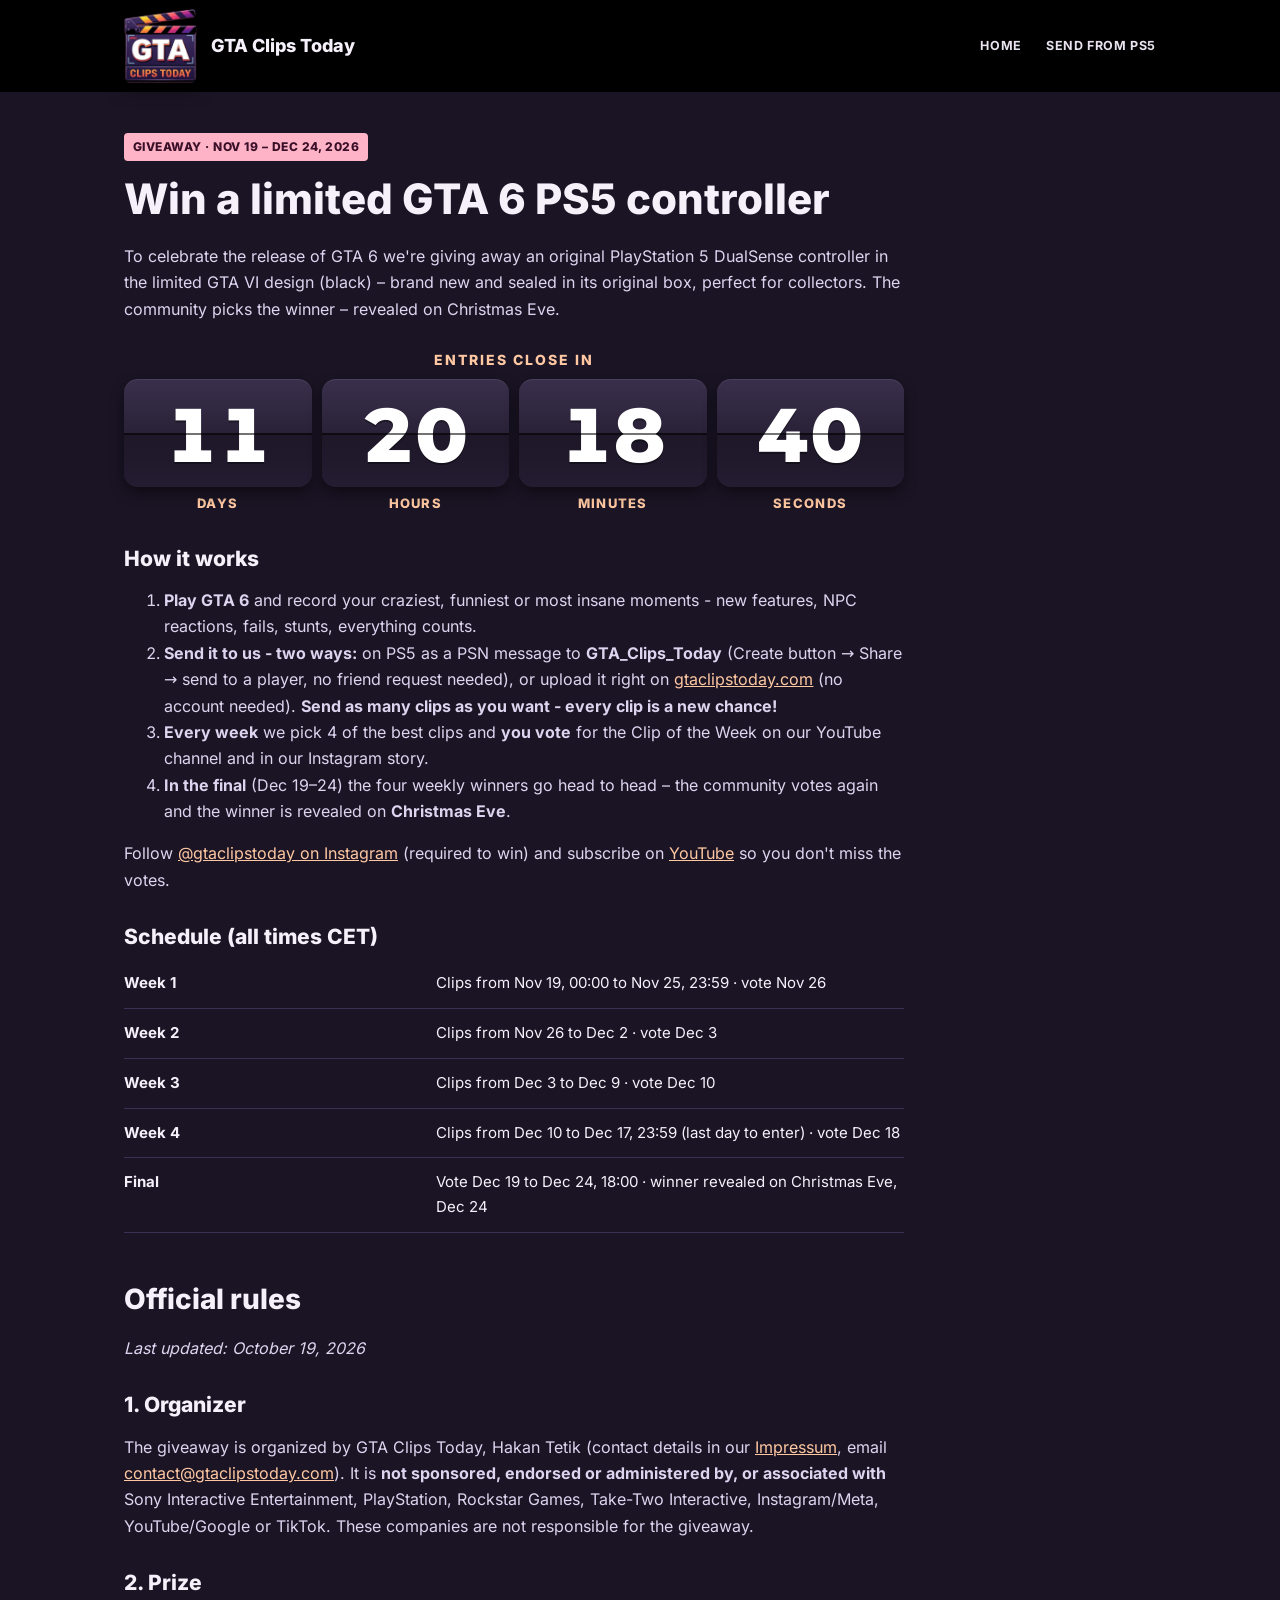
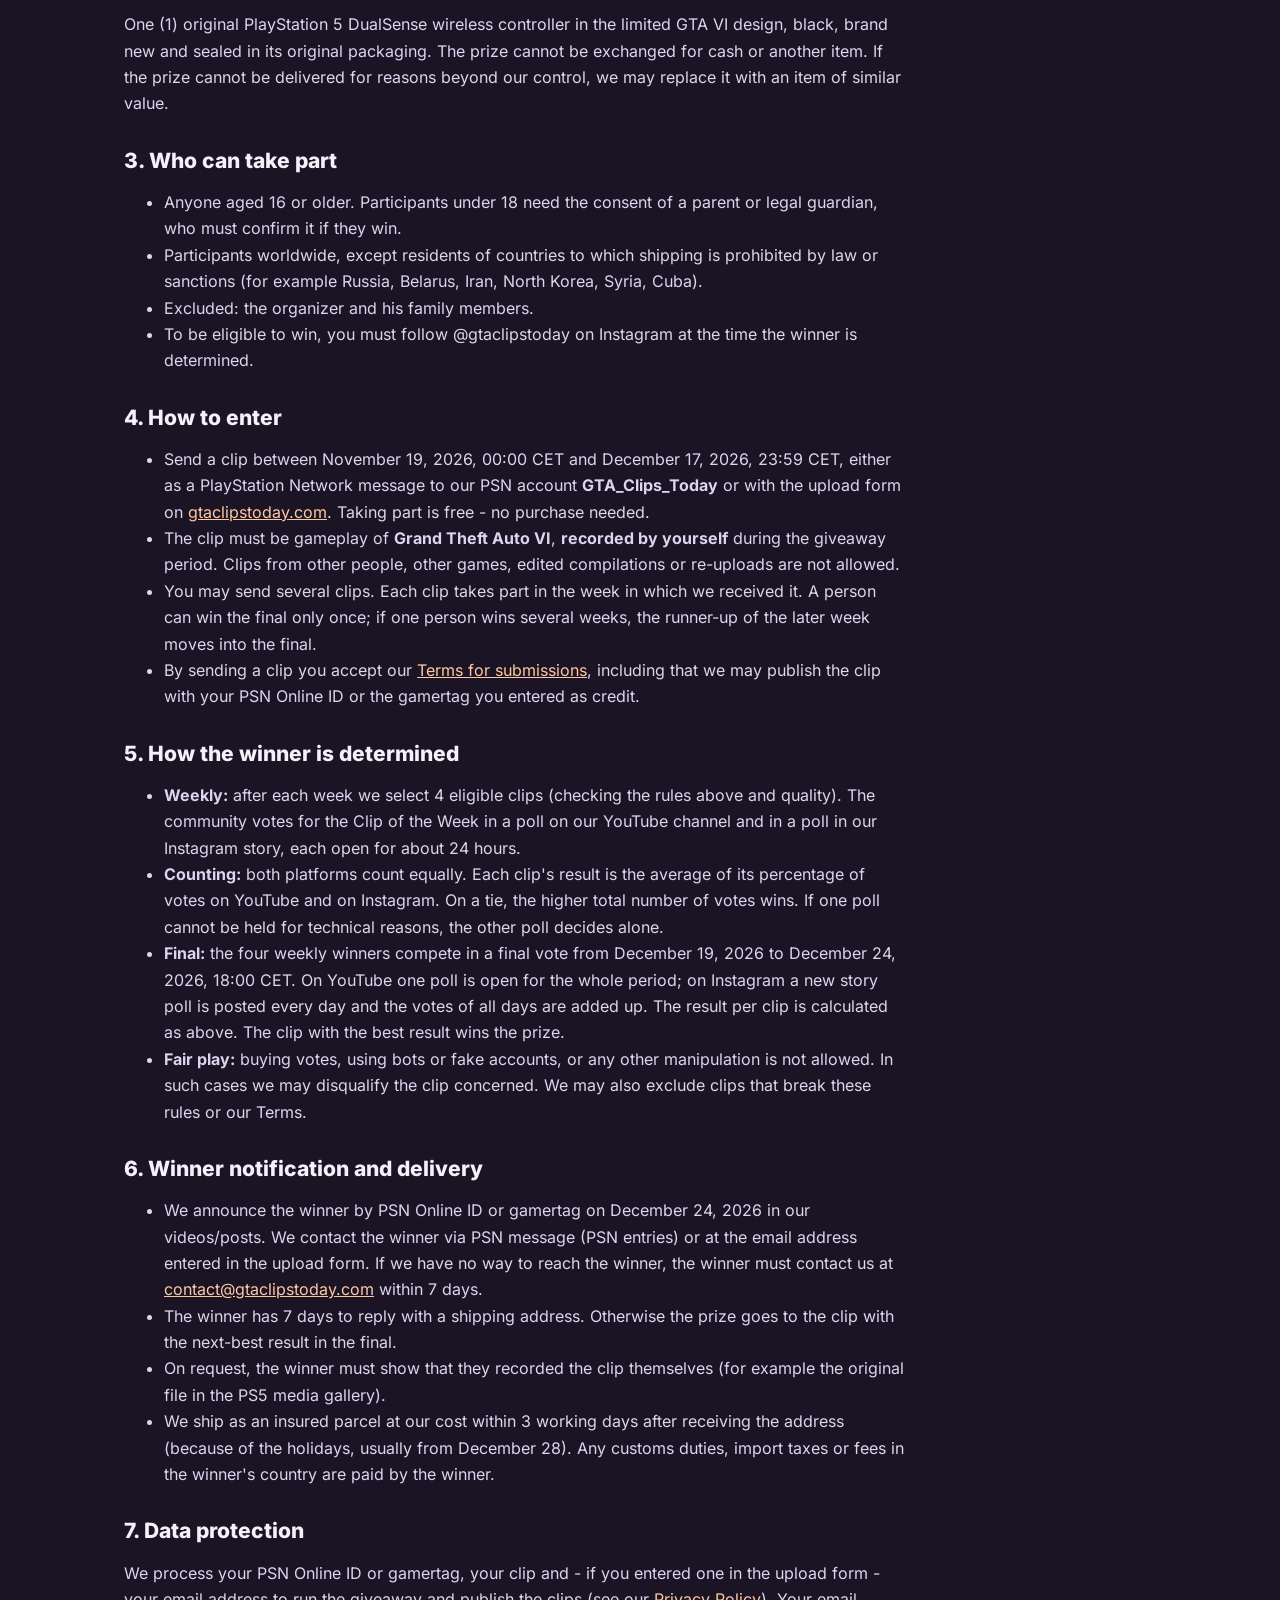
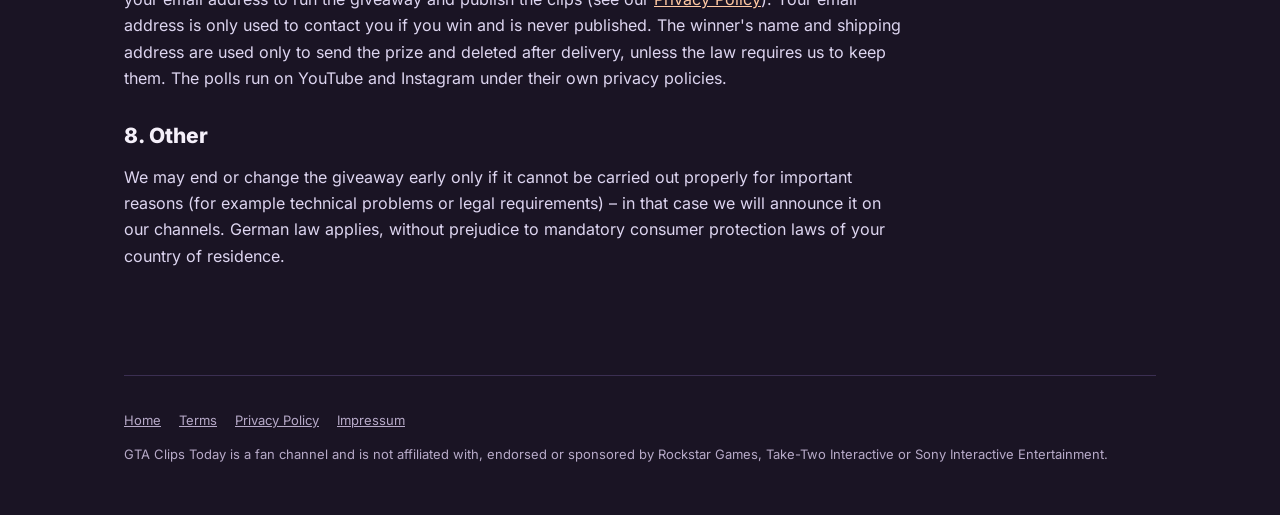
==== commit 02101378: "Gewinnspiel ueber PSN und Webseite, freiwillige E-Mail fuer Gewinner-Kontakt Co-Authored-By: Claude " ====
--- a/giveaway.html
+++ b/giveaway.html
@@ -4,9 +4,9 @@
   <meta charset="utf-8">
   <meta name="viewport" content="width=device-width, initial-scale=1">
   <title>GTA 6 Controller Giveaway | GTA Clips Today</title>
-  <meta name="description" content="Win a limited GTA VI design PS5 controller: send your best GTA 6 clip via PSN, the community votes the winner. Winner revealed on Christmas Eve 2026.">
+  <meta name="description" content="Win a limited GTA VI design PS5 controller: send your GTA 6 clips via PSN or our website - every clip is a new chance. The community votes the winner, revealed on Christmas Eve 2026.">
   <meta property="og:title" content="Win a limited GTA 6 PS5 controller | GTA Clips Today">
-  <meta property="og:description" content="Send your best GTA 6 clip via PSN - the community votes the winner. Winner revealed on Christmas Eve.">
+  <meta property="og:description" content="Send your GTA 6 clips via PSN or gtaclipstoday.com - every clip is a new chance. Winner revealed on Christmas Eve.">
   <meta property="og:image" content="https://gtaclipstoday.com/assets/og.jpg">
   <meta name="twitter:card" content="summary_large_image">
   <meta name="theme-color" content="#1a1424">
@@ -29,8 +29,8 @@
 
       <h2>How it works</h2>
       <ol>
-        <li><strong>Play GTA 6 on PlayStation</strong> and record your craziest, funniest or most insane moment.</li>
-        <li><strong>Send the clip as a PSN message to GTA_Clips_Today</strong> (Create button → Share → send to a player). No friend request needed.</li>
+        <li><strong>Play GTA 6</strong> and record your craziest, funniest or most insane moments - new features, NPC reactions, fails, stunts, everything counts.</li>
+        <li><strong>Send it to us - two ways:</strong> on PS5 as a PSN message to <strong>GTA_Clips_Today</strong> (Create button → Share → send to a player, no friend request needed), or upload it right on <a href="./#upload">gtaclipstoday.com</a> (no account needed). <strong>Send as many clips as you want - every clip is a new chance!</strong></li>
         <li><strong>Every week</strong> we pick 4 of the best clips and <strong>you vote</strong> for the Clip of the Week on our YouTube channel and in our Instagram story.</li>
         <li><strong>In the final</strong> (Dec 19–24) the four weekly winners go head to head – the community votes again and the winner is revealed on <strong>Christmas Eve</strong>.</li>
       </ol>
@@ -56,7 +56,7 @@
 
       <h2>3. Who can take part</h2>
       <ul>
-        <li>Anyone aged 16 or older with a PlayStation Network account. Participants under 18 need the consent of a parent or legal guardian, who must confirm it if they win.</li>
+        <li>Anyone aged 16 or older. Participants under 18 need the consent of a parent or legal guardian, who must confirm it if they win.</li>
         <li>Participants worldwide, except residents of countries to which shipping is prohibited by law or sanctions (for example Russia, Belarus, Iran, North Korea, Syria, Cuba).</li>
         <li>Excluded: the organizer and his family members.</li>
         <li>To be eligible to win, you must follow @gtaclipstoday on Instagram at the time the winner is determined.</li>
@@ -64,10 +64,10 @@
 
       <h2>4. How to enter</h2>
       <ul>
-        <li>Send a clip as a PlayStation Network message to our PSN account <strong>GTA_Clips_Today</strong> between November 19, 2026, 00:00 CET and December 17, 2026, 23:59 CET. Taking part is free – no purchase needed.</li>
-        <li>The clip must be gameplay of <strong>Grand Theft Auto VI</strong>, recorded <strong>by yourself on your own PlayStation</strong> during the giveaway period. Clips from other people, other games, edited compilations or re-uploads are not allowed.</li>
+        <li>Send a clip between November 19, 2026, 00:00 CET and December 17, 2026, 23:59 CET, either as a PlayStation Network message to our PSN account <strong>GTA_Clips_Today</strong> or with the upload form on <a href="./#upload">gtaclipstoday.com</a>. Taking part is free - no purchase needed.</li>
+        <li>The clip must be gameplay of <strong>Grand Theft Auto VI</strong>, <strong>recorded by yourself</strong> during the giveaway period. Clips from other people, other games, edited compilations or re-uploads are not allowed.</li>
         <li>You may send several clips. Each clip takes part in the week in which we received it. A person can win the final only once; if one person wins several weeks, the runner-up of the later week moves into the final.</li>
-        <li>By sending a clip you accept our <a href="terms.html">Terms for submissions</a>, including that we may publish the clip with your PSN Online ID as credit.</li>
+        <li>By sending a clip you accept our <a href="terms.html">Terms for submissions</a>, including that we may publish the clip with your PSN Online ID or the gamertag you entered as credit.</li>
       </ul>
 
       <h2>5. How the winner is determined</h2>
@@ -80,14 +80,14 @@
 
       <h2>6. Winner notification and delivery</h2>
       <ul>
-        <li>We announce the winner by PSN Online ID on December 24, 2026 in our videos/posts and contact the winner via PSN message.</li>
+        <li>We announce the winner by PSN Online ID or gamertag on December 24, 2026 in our videos/posts. We contact the winner via PSN message (PSN entries) or at the email address entered in the upload form. If we have no way to reach the winner, the winner must contact us at <a href="mailto:contact@gtaclipstoday.com">contact@gtaclipstoday.com</a> within 7 days.</li>
         <li>The winner has 7 days to reply with a shipping address. Otherwise the prize goes to the clip with the next-best result in the final.</li>
         <li>On request, the winner must show that they recorded the clip themselves (for example the original file in the PS5 media gallery).</li>
         <li>We ship as an insured parcel at our cost within 3 working days after receiving the address (because of the holidays, usually from December 28). Any customs duties, import taxes or fees in the winner's country are paid by the winner.</li>
       </ul>
 
       <h2>7. Data protection</h2>
-      <p>We process your PSN Online ID and your clip to run the giveaway and publish the clips (see our <a href="privacy.html">Privacy Policy</a>). The winner's name and shipping address are used only to send the prize and deleted after delivery, unless the law requires us to keep them. The polls run on YouTube and Instagram under their own privacy policies.</p>
+      <p>We process your PSN Online ID or gamertag, your clip and - if you entered one in the upload form - your email address to run the giveaway and publish the clips (see our <a href="privacy.html">Privacy Policy</a>). Your email address is only used to contact you if you win and is never published. The winner's name and shipping address are used only to send the prize and deleted after delivery, unless the law requires us to keep them. The polls run on YouTube and Instagram under their own privacy policies.</p>
 
       <h2>8. Other</h2>
       <p>We may end or change the giveaway early only if it cannot be carried out properly for important reasons (for example technical problems or legal requirements) – in that case we will announce it on our channels. German law applies, without prejudice to mandatory consumer protection laws of your country of residence.</p>
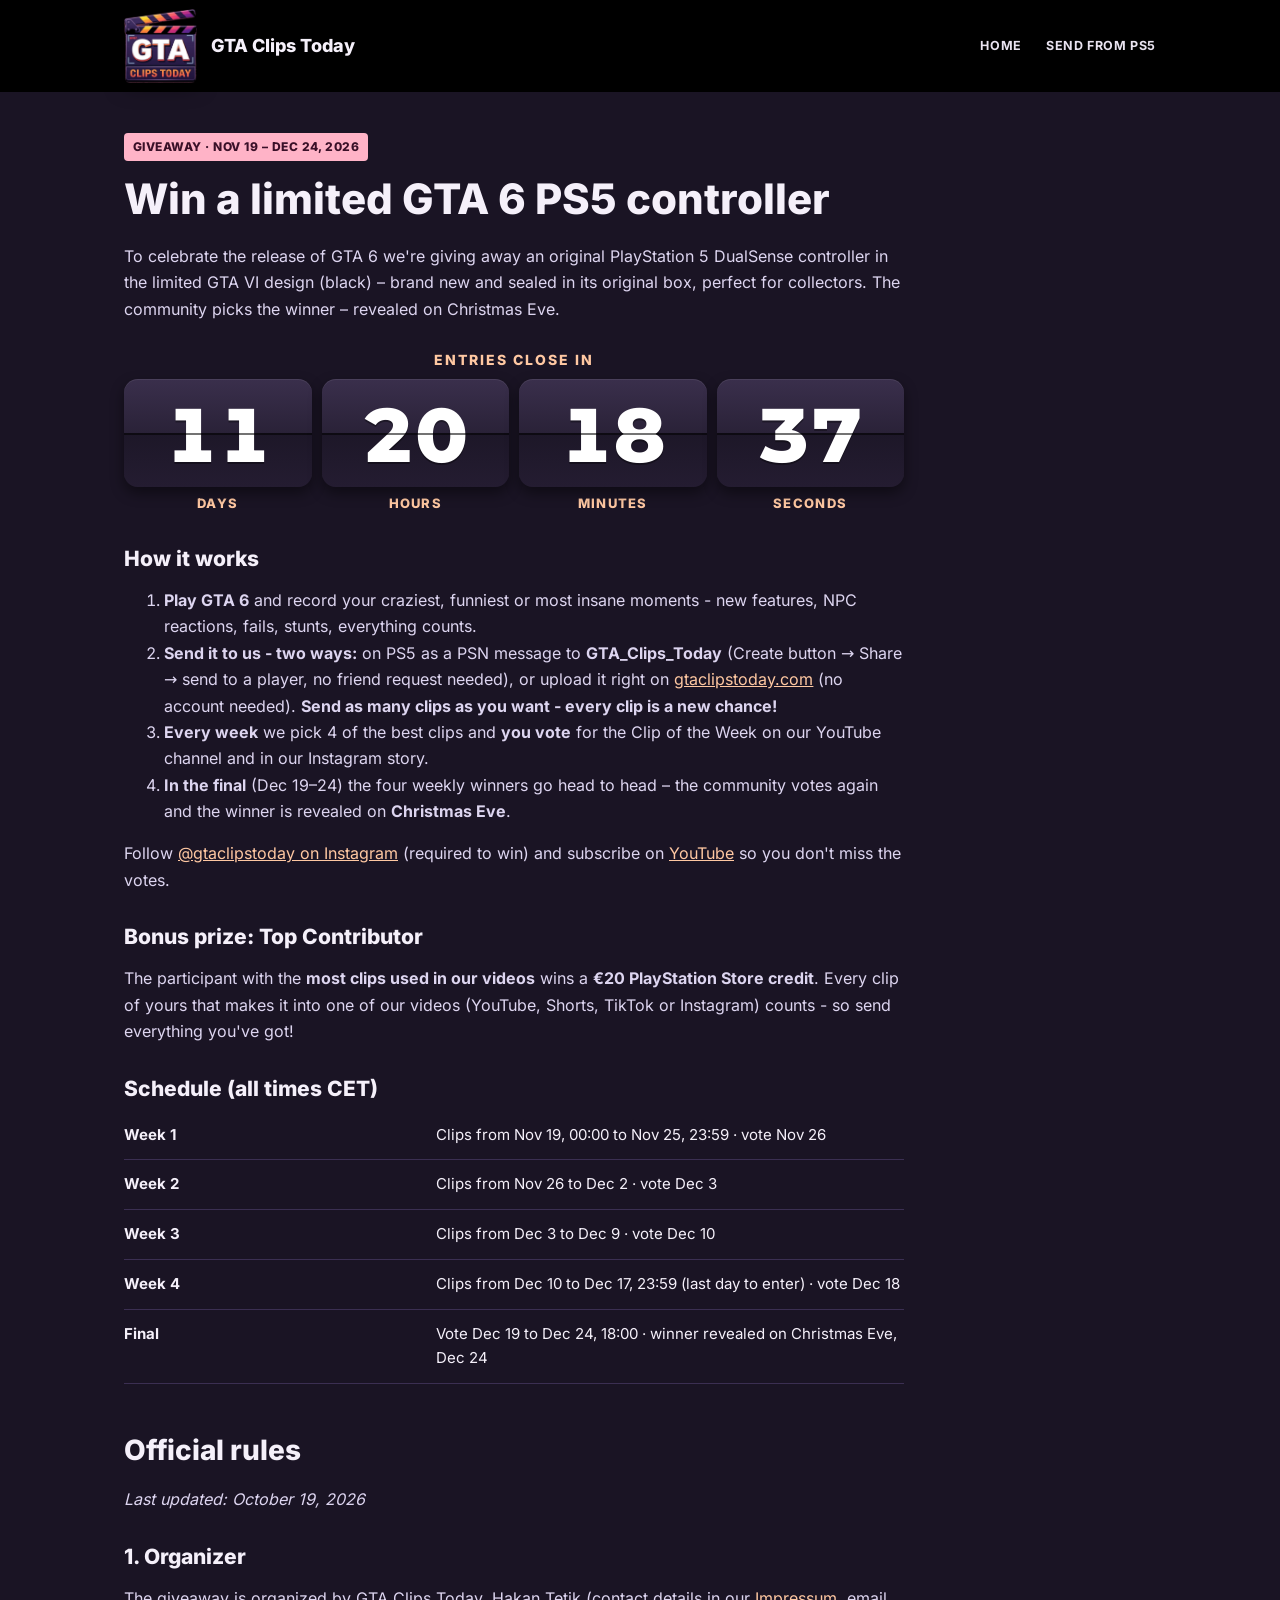
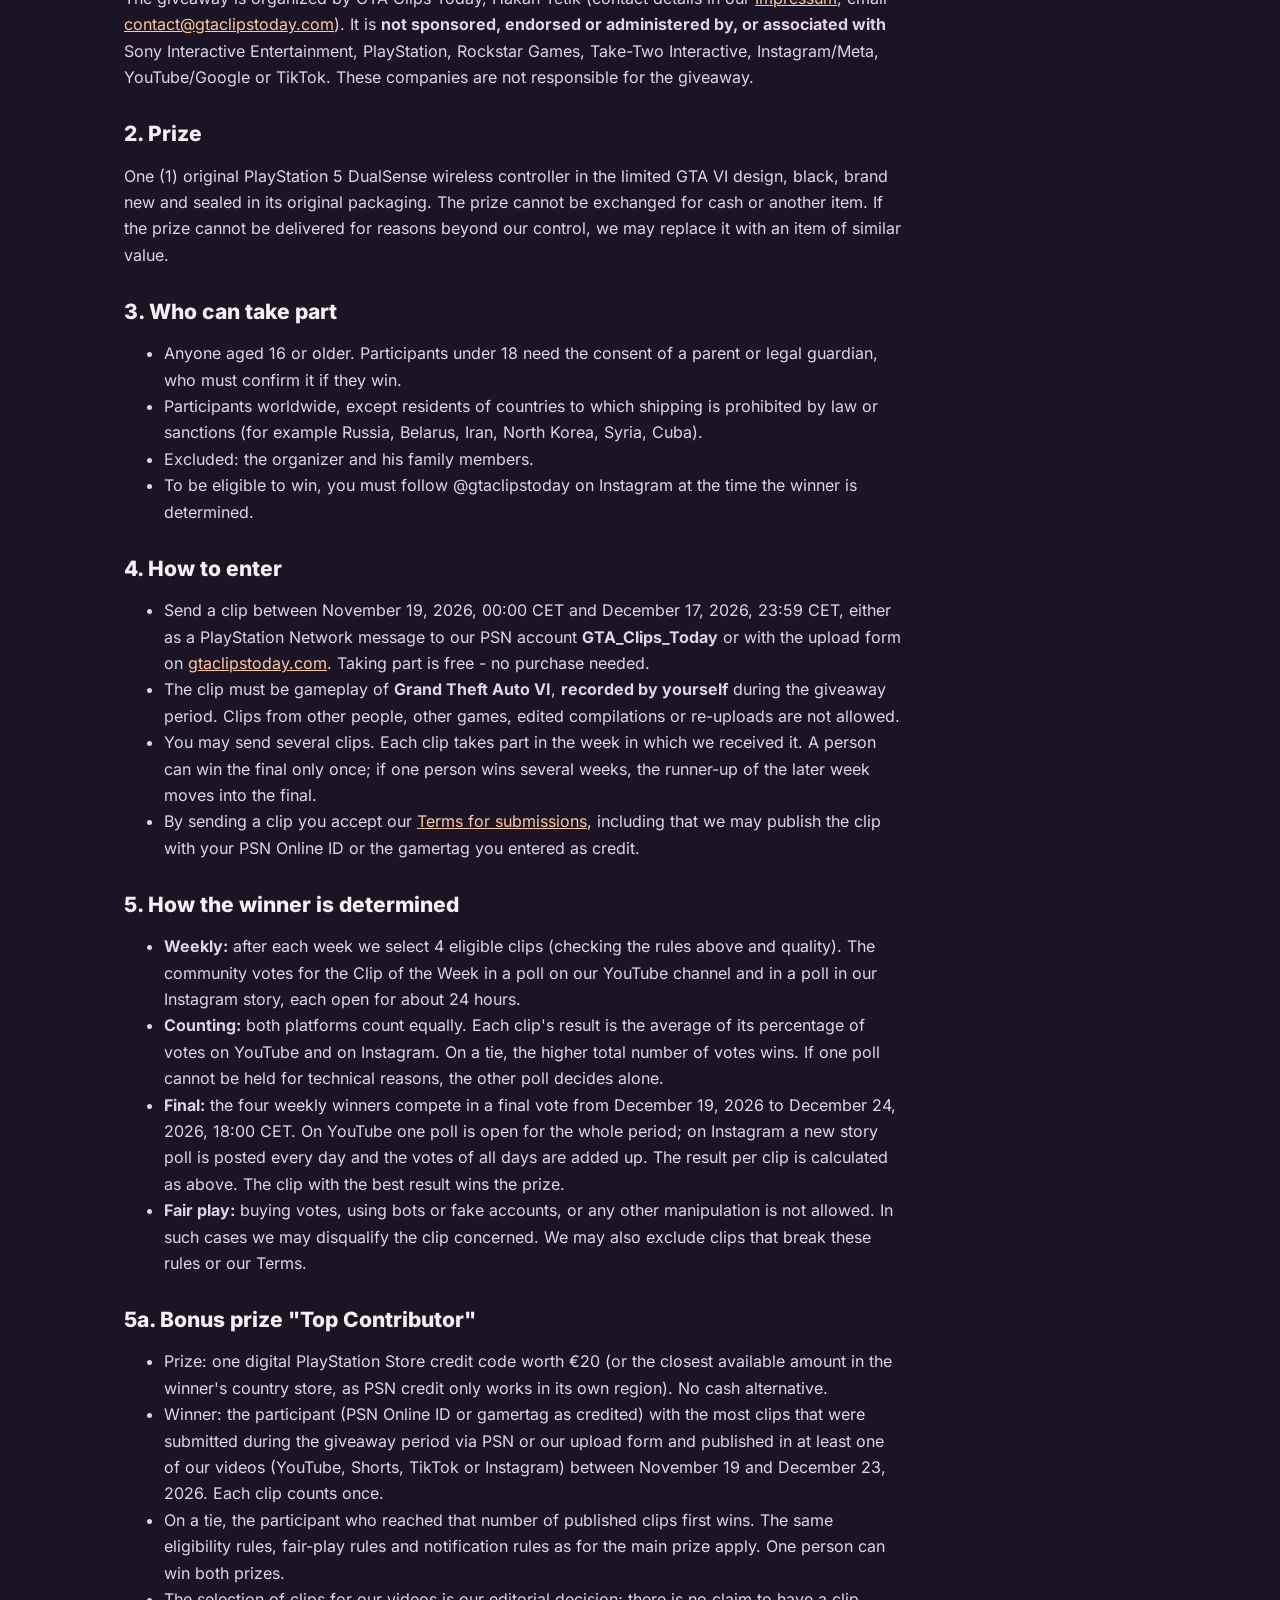
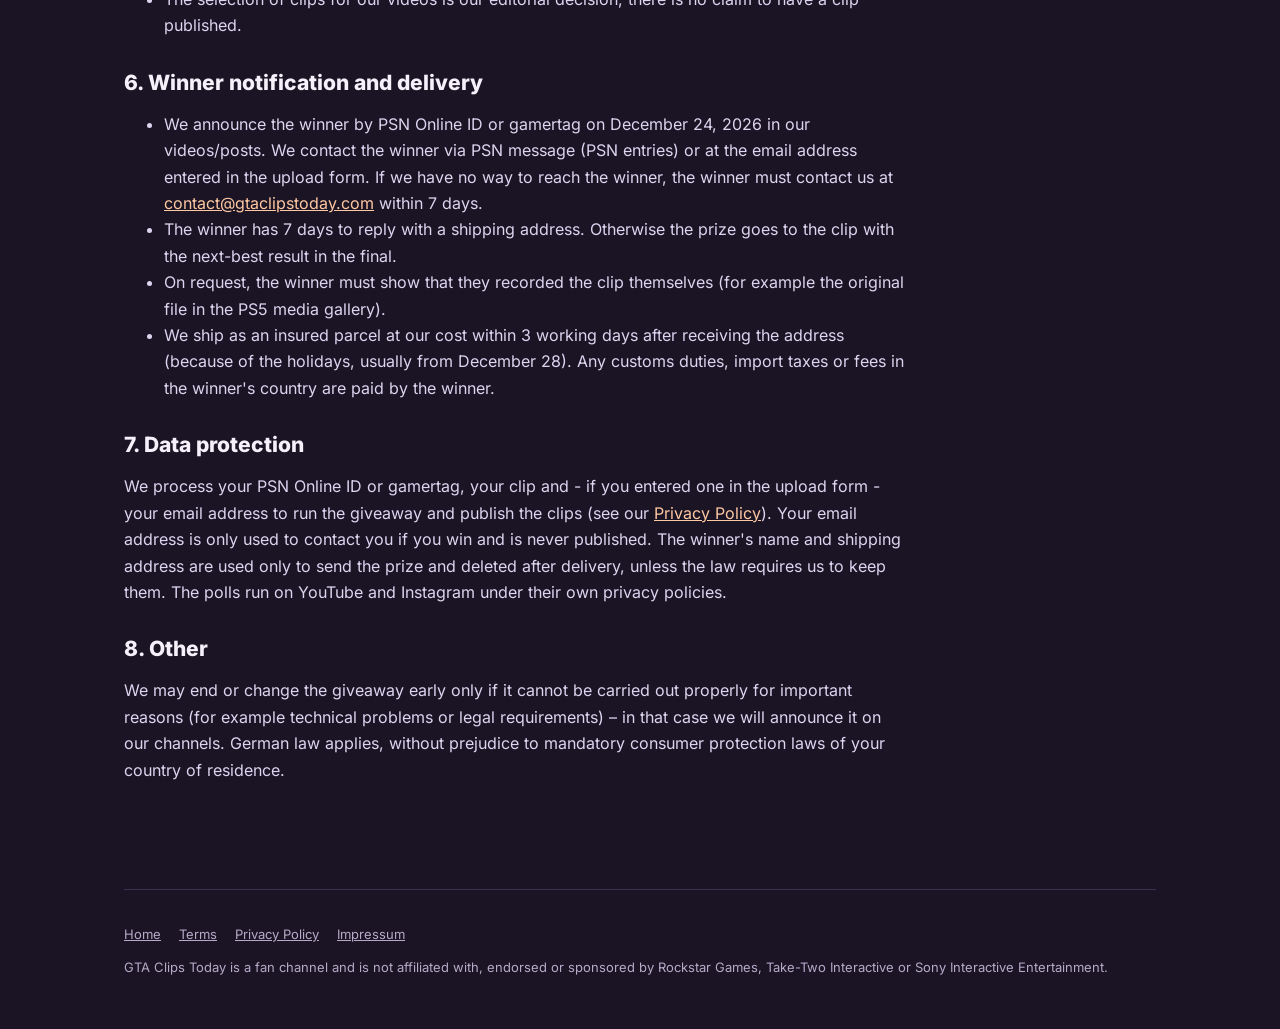
==== commit d787090c: "Bonus-Preis Top Contributor (20 EUR PSN-Guthaben) Co-Authored-By: Claude Opus 5.5 <noreply@anthropic" ====
--- a/giveaway.html
+++ b/giveaway.html
@@ -35,6 +35,9 @@
         <li><strong>In the final</strong> (Dec 19–24) the four weekly winners go head to head – the community votes again and the winner is revealed on <strong>Christmas Eve</strong>.</li>
       </ol>
       <p>Follow <a href="https://www.instagram.com/gtaclipstoday" target="_blank" rel="noopener">@gtaclipstoday on Instagram</a> (required to win) and subscribe on <a href="https://www.youtube.com/@GTA_Clips_Today?sub_confirmation=1" target="_blank" rel="noopener">YouTube</a> so you don't miss the votes.</p>
+
+      <h2>Bonus prize: Top Contributor</h2>
+      <p>The participant with the <strong>most clips used in our videos</strong> wins a <strong>€20 PlayStation Store credit</strong>. Every clip of yours that makes it into one of our videos (YouTube, Shorts, TikTok or Instagram) counts - so send everything you've got!</p>
 
       <h2>Schedule (all times CET)</h2>
       <table class="facts">
@@ -78,6 +81,14 @@
         <li><strong>Fair play:</strong> buying votes, using bots or fake accounts, or any other manipulation is not allowed. In such cases we may disqualify the clip concerned. We may also exclude clips that break these rules or our Terms.</li>
       </ul>
 
+      <h2>5a. Bonus prize "Top Contributor"</h2>
+      <ul>
+        <li>Prize: one digital PlayStation Store credit code worth €20 (or the closest available amount in the winner's country store, as PSN credit only works in its own region). No cash alternative.</li>
+        <li>Winner: the participant (PSN Online ID or gamertag as credited) with the most clips that were submitted during the giveaway period via PSN or our upload form and published in at least one of our videos (YouTube, Shorts, TikTok or Instagram) between November 19 and December 23, 2026. Each clip counts once.</li>
+        <li>On a tie, the participant who reached that number of published clips first wins. The same eligibility rules, fair-play rules and notification rules as for the main prize apply. One person can win both prizes.</li>
+        <li>The selection of clips for our videos is our editorial decision; there is no claim to have a clip published.</li>
+      </ul>
+
       <h2>6. Winner notification and delivery</h2>
       <ul>
         <li>We announce the winner by PSN Online ID or gamertag on December 24, 2026 in our videos/posts. We contact the winner via PSN message (PSN entries) or at the email address entered in the upload form. If we have no way to reach the winner, the winner must contact us at <a href="mailto:contact@gtaclipstoday.com">contact@gtaclipstoday.com</a> within 7 days.</li>
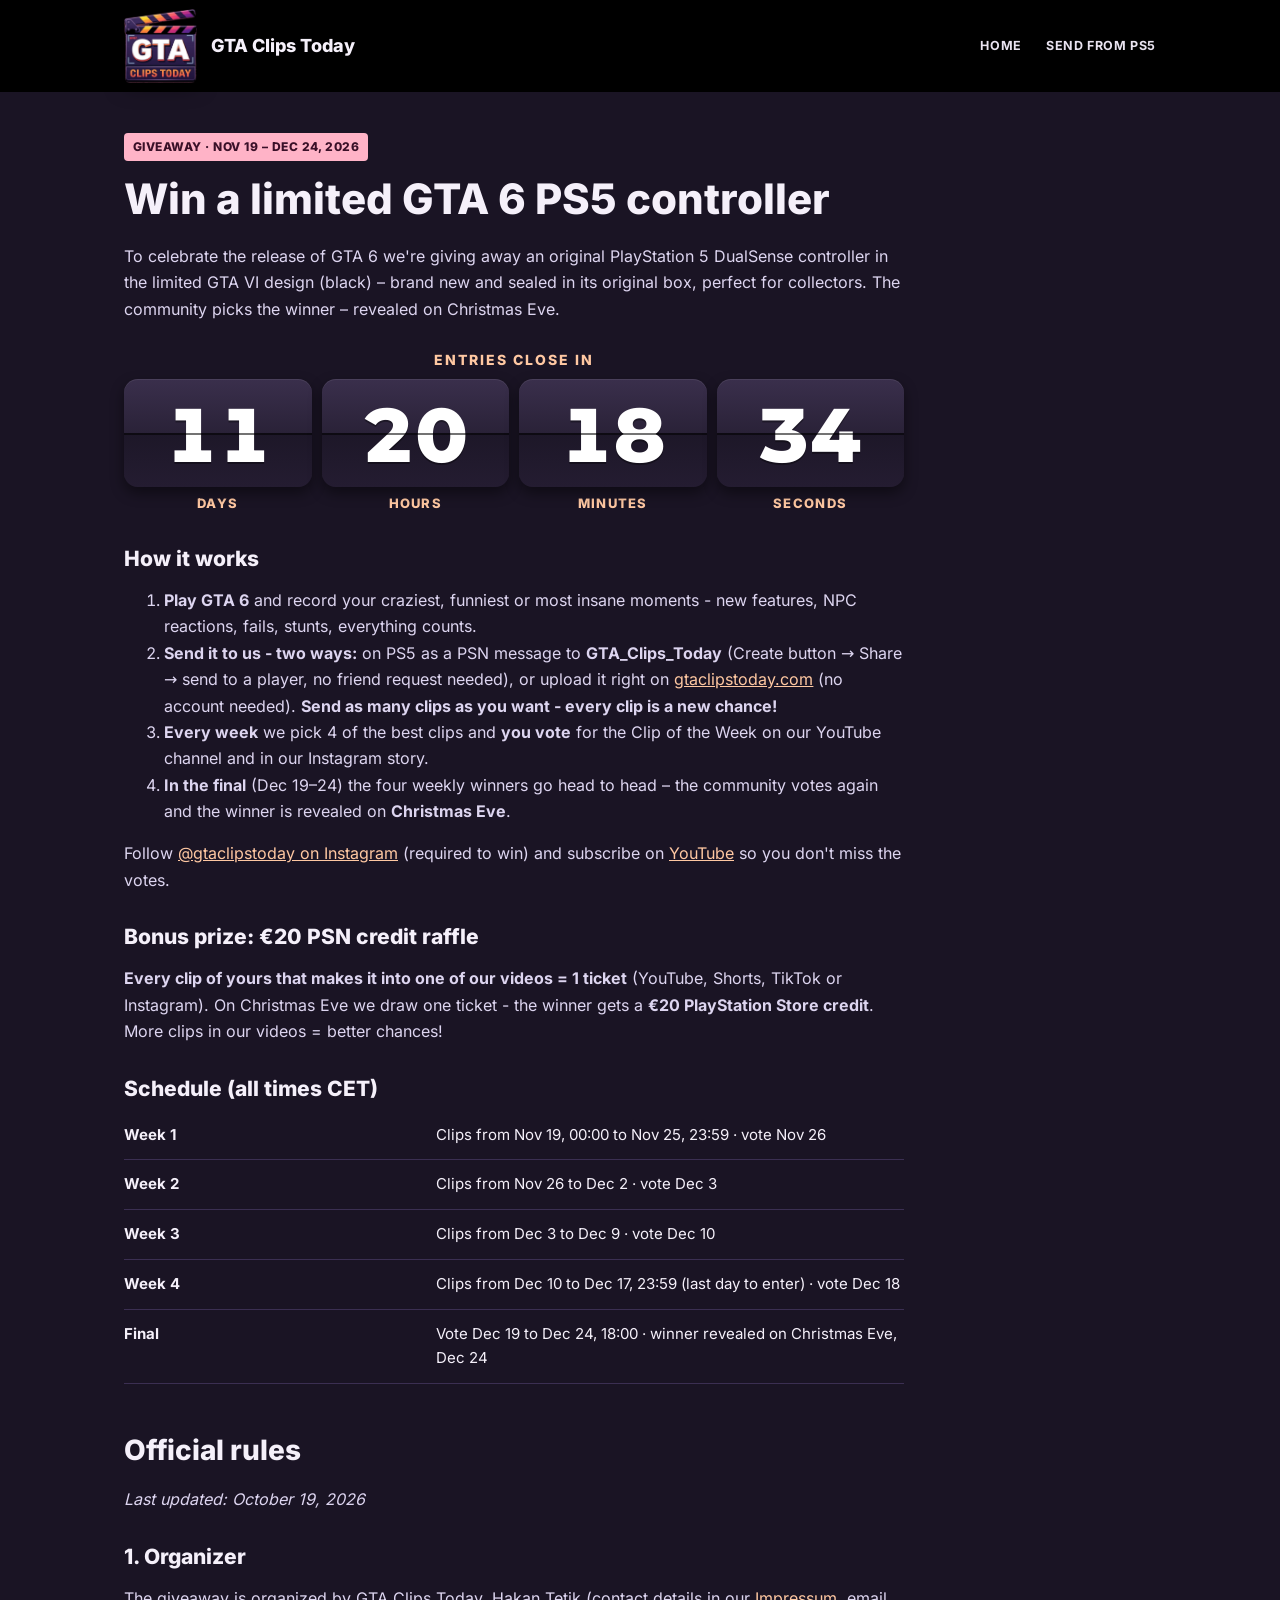
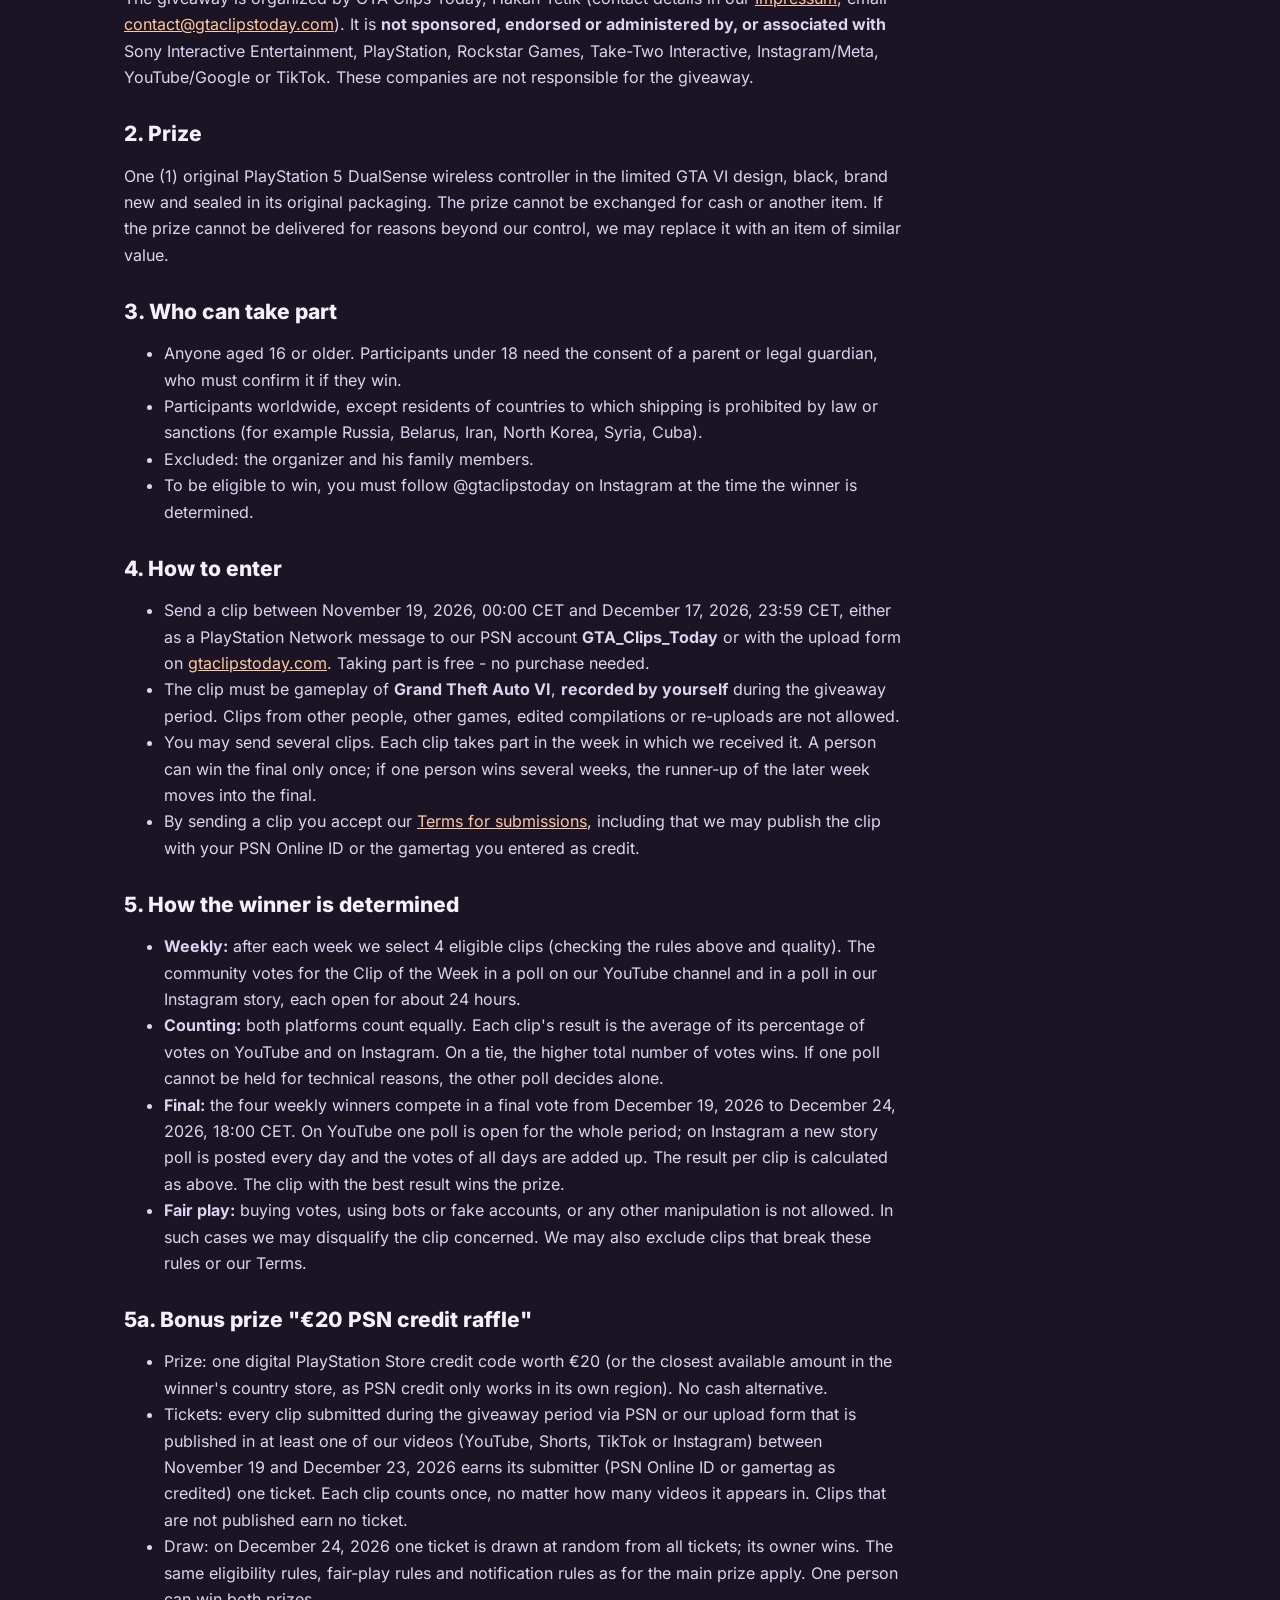
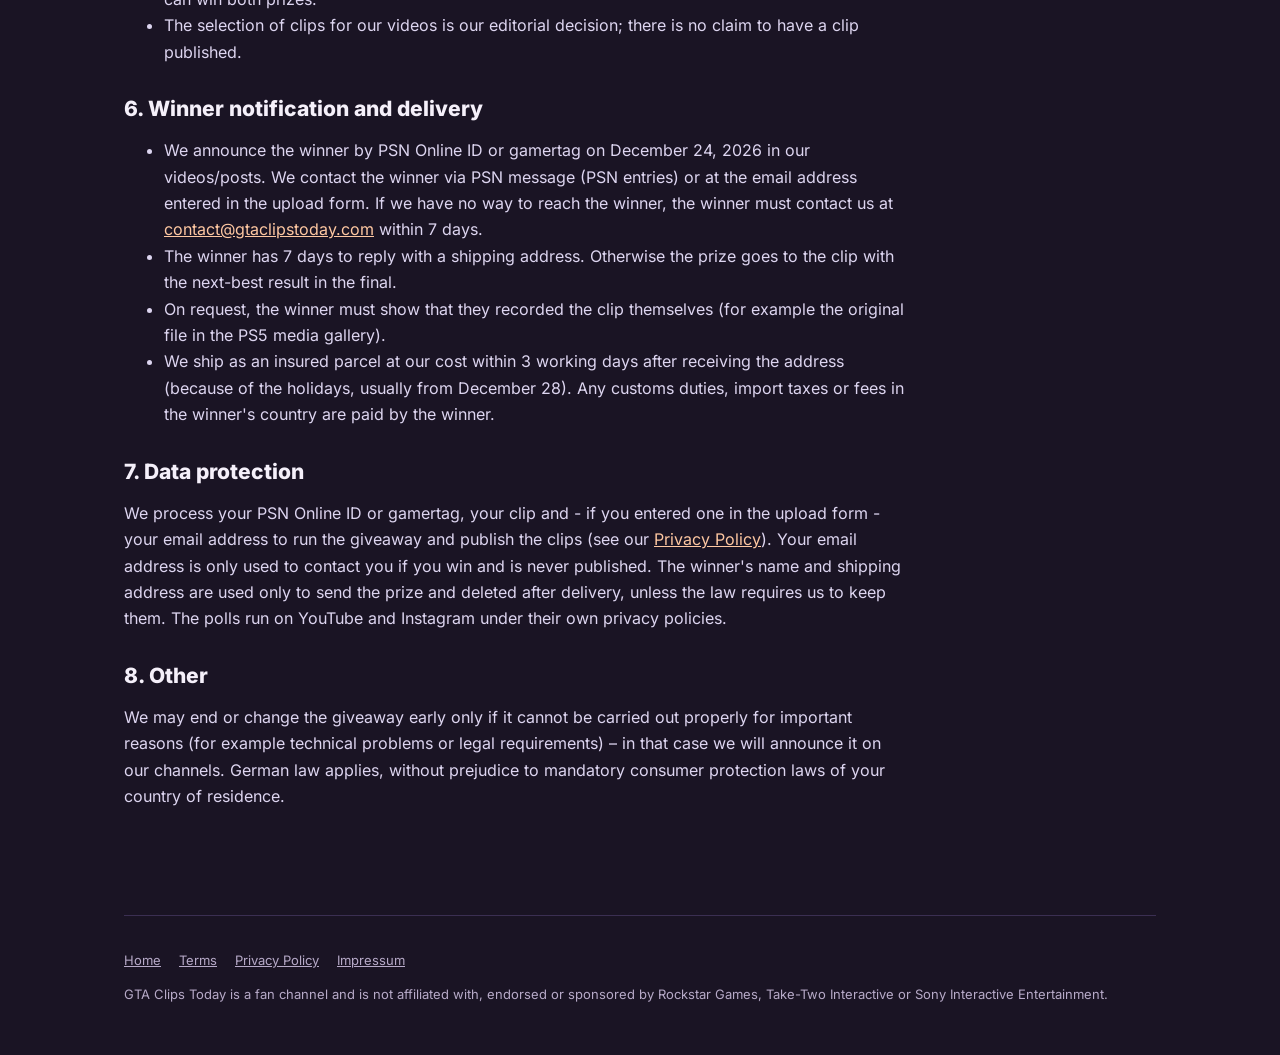
==== commit 2616c0d5: "Bonus: Verlosung 20 EUR PSN-Guthaben (jeder veroeffentlichte Clip = 1 Los) Co-Authored-By: Claude Op" ====
--- a/giveaway.html
+++ b/giveaway.html
@@ -36,8 +36,8 @@
       </ol>
       <p>Follow <a href="https://www.instagram.com/gtaclipstoday" target="_blank" rel="noopener">@gtaclipstoday on Instagram</a> (required to win) and subscribe on <a href="https://www.youtube.com/@GTA_Clips_Today?sub_confirmation=1" target="_blank" rel="noopener">YouTube</a> so you don't miss the votes.</p>
 
-      <h2>Bonus prize: Top Contributor</h2>
-      <p>The participant with the <strong>most clips used in our videos</strong> wins a <strong>€20 PlayStation Store credit</strong>. Every clip of yours that makes it into one of our videos (YouTube, Shorts, TikTok or Instagram) counts - so send everything you've got!</p>
+      <h2>Bonus prize: €20 PSN credit raffle</h2>
+      <p><strong>Every clip of yours that makes it into one of our videos = 1 ticket</strong> (YouTube, Shorts, TikTok or Instagram). On Christmas Eve we draw one ticket - the winner gets a <strong>€20 PlayStation Store credit</strong>. More clips in our videos = better chances!</p>
 
       <h2>Schedule (all times CET)</h2>
       <table class="facts">
@@ -81,11 +81,11 @@
         <li><strong>Fair play:</strong> buying votes, using bots or fake accounts, or any other manipulation is not allowed. In such cases we may disqualify the clip concerned. We may also exclude clips that break these rules or our Terms.</li>
       </ul>
 
-      <h2>5a. Bonus prize "Top Contributor"</h2>
+      <h2>5a. Bonus prize "€20 PSN credit raffle"</h2>
       <ul>
         <li>Prize: one digital PlayStation Store credit code worth €20 (or the closest available amount in the winner's country store, as PSN credit only works in its own region). No cash alternative.</li>
-        <li>Winner: the participant (PSN Online ID or gamertag as credited) with the most clips that were submitted during the giveaway period via PSN or our upload form and published in at least one of our videos (YouTube, Shorts, TikTok or Instagram) between November 19 and December 23, 2026. Each clip counts once.</li>
-        <li>On a tie, the participant who reached that number of published clips first wins. The same eligibility rules, fair-play rules and notification rules as for the main prize apply. One person can win both prizes.</li>
+        <li>Tickets: every clip submitted during the giveaway period via PSN or our upload form that is published in at least one of our videos (YouTube, Shorts, TikTok or Instagram) between November 19 and December 23, 2026 earns its submitter (PSN Online ID or gamertag as credited) one ticket. Each clip counts once, no matter how many videos it appears in. Clips that are not published earn no ticket.</li>
+        <li>Draw: on December 24, 2026 one ticket is drawn at random from all tickets; its owner wins. The same eligibility rules, fair-play rules and notification rules as for the main prize apply. One person can win both prizes.</li>
         <li>The selection of clips for our videos is our editorial decision; there is no claim to have a clip published.</li>
       </ul>
 
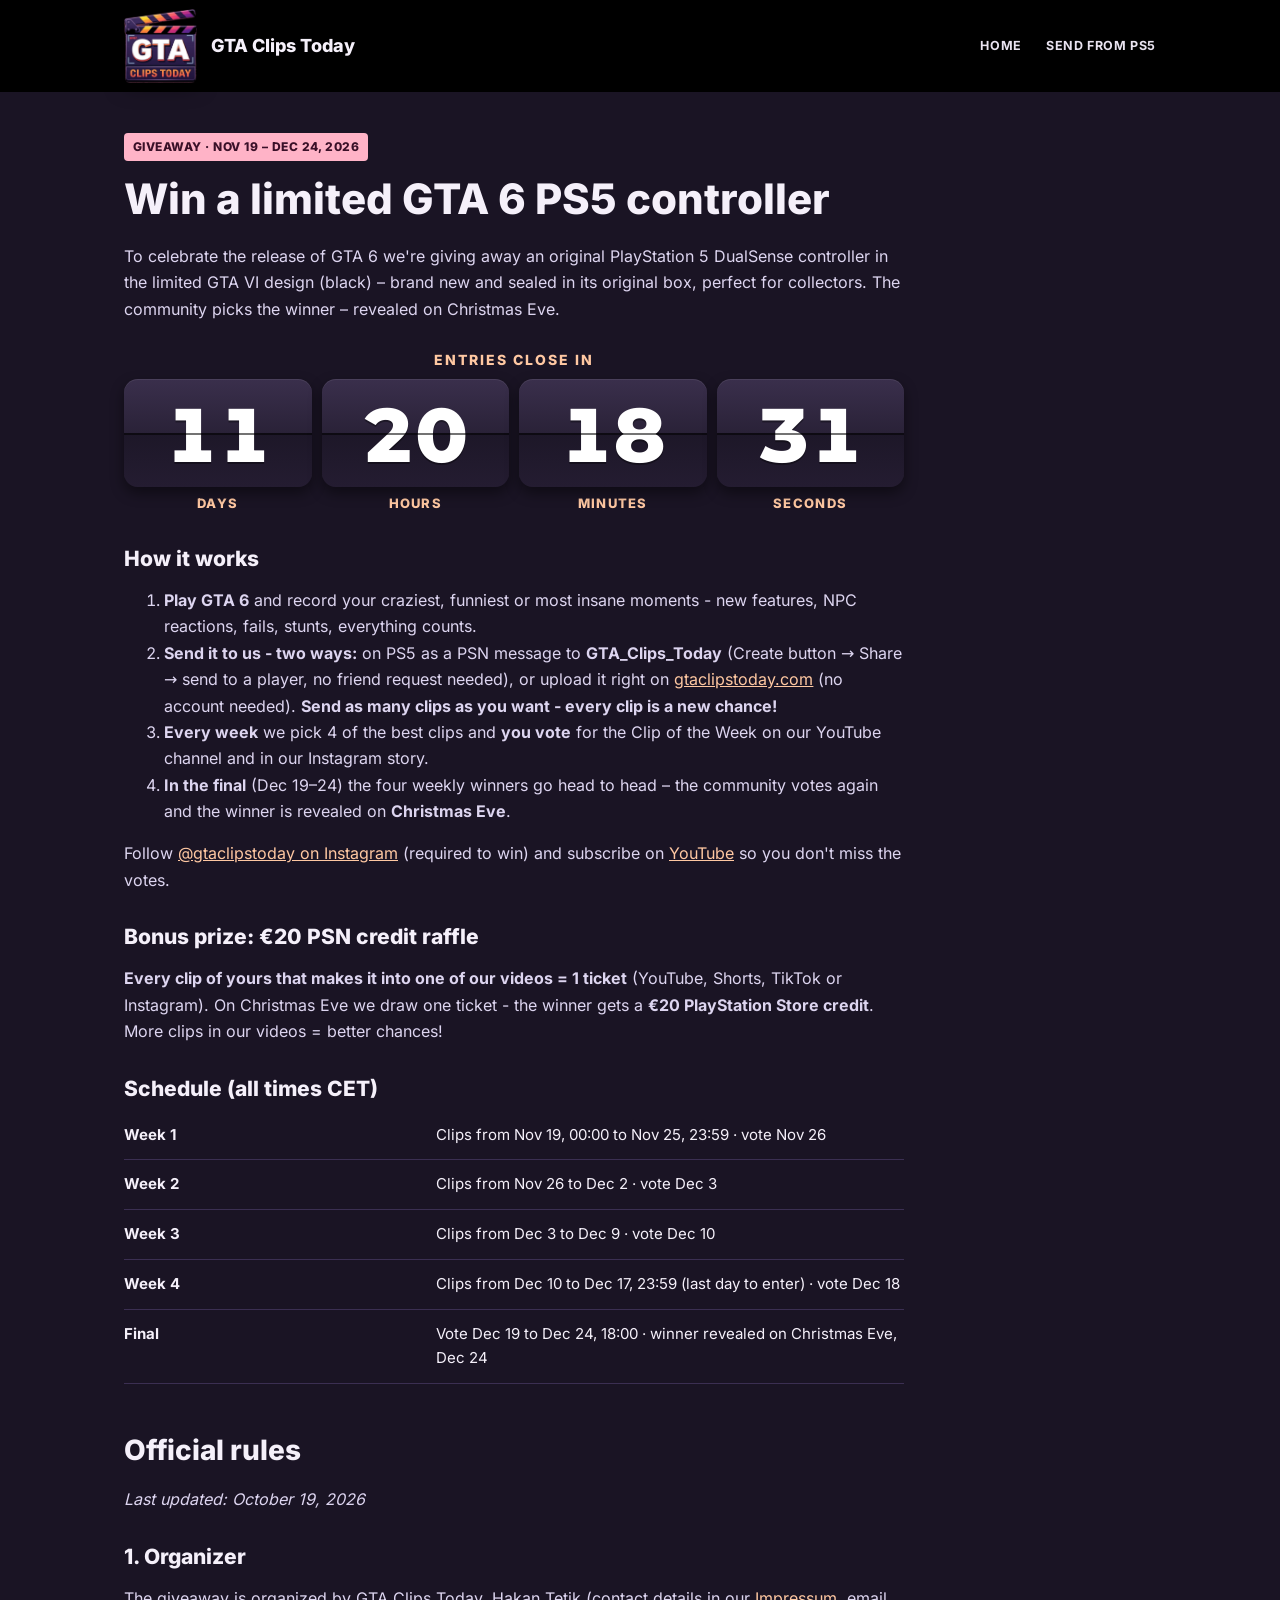
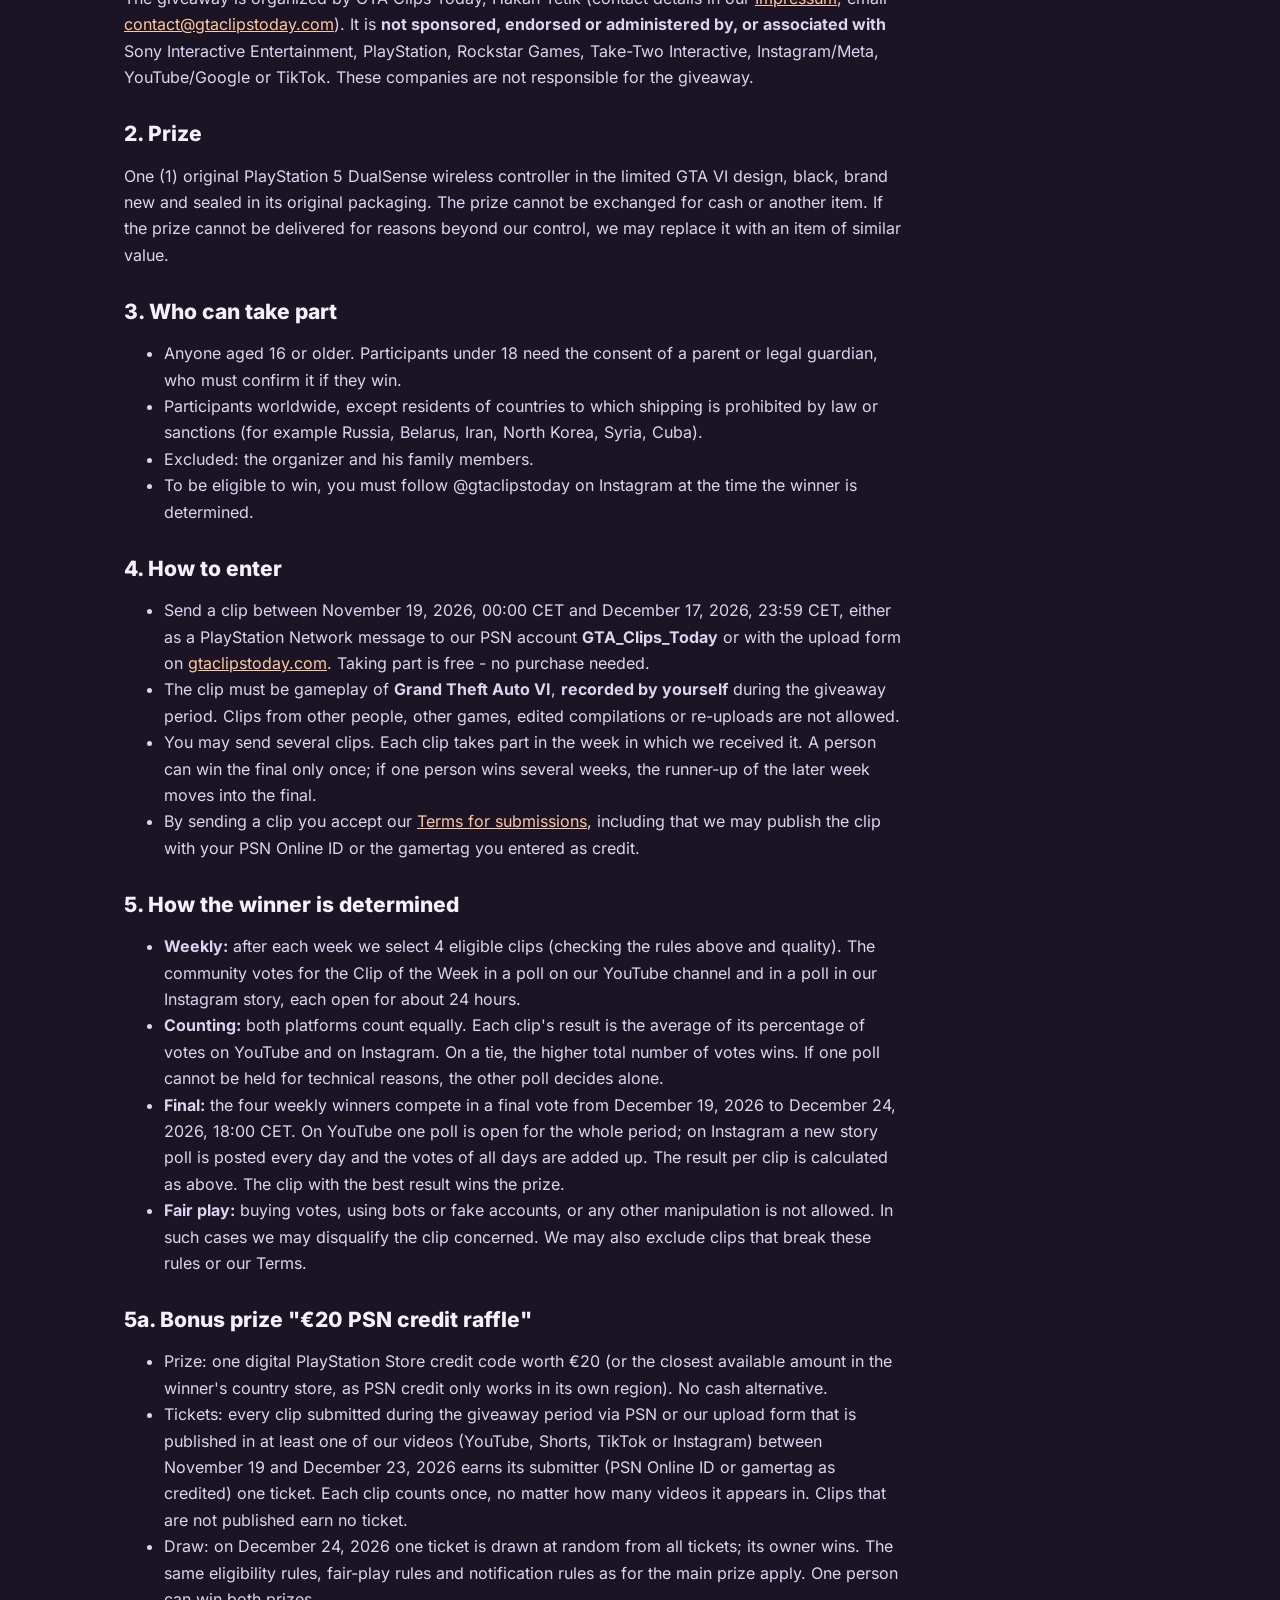
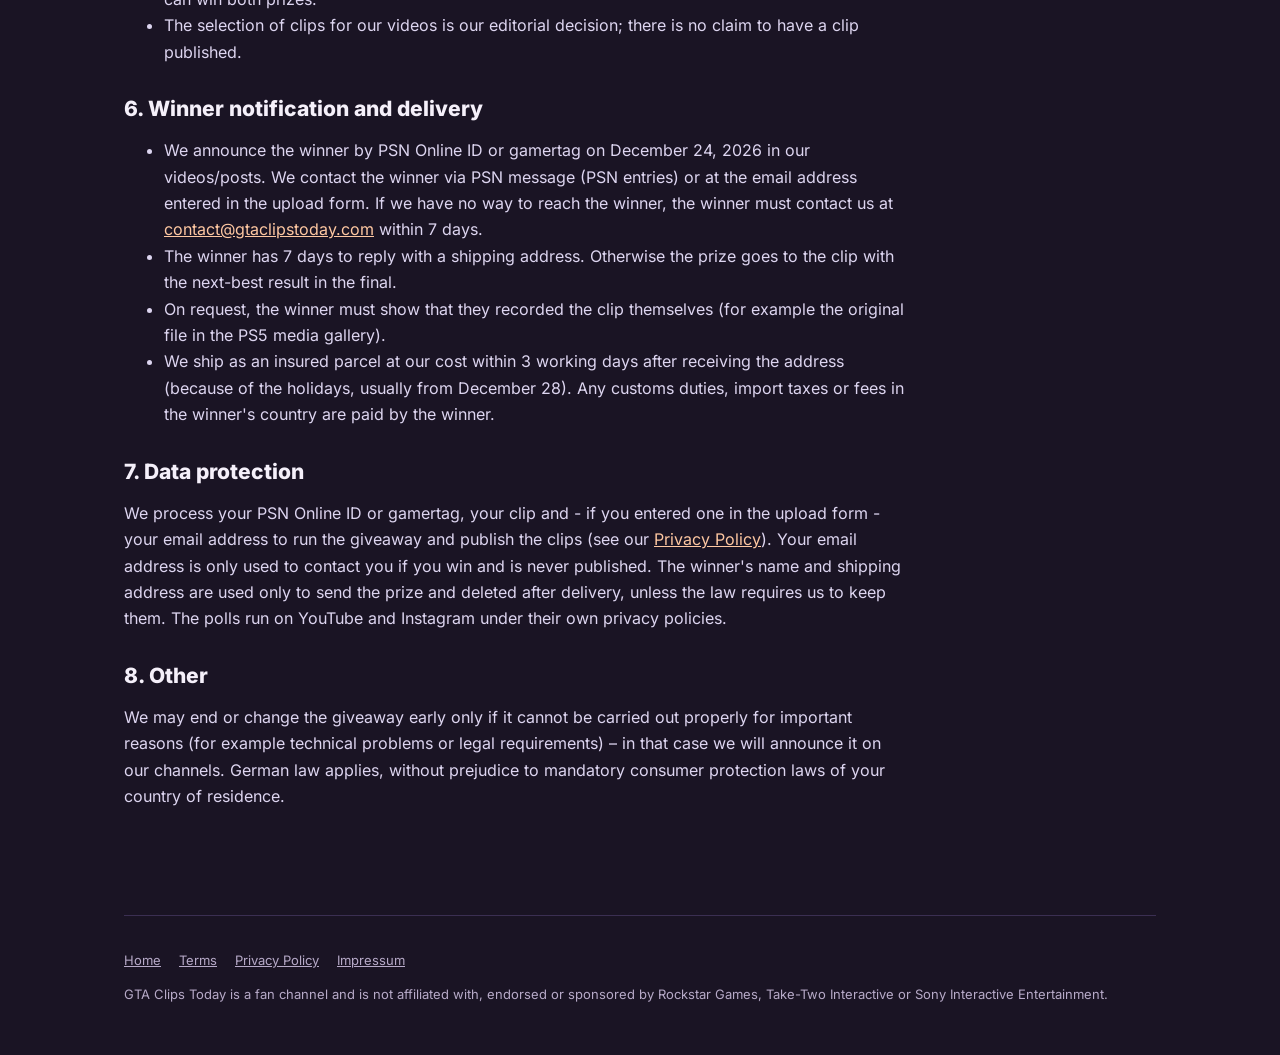
==== commit 3adc4754: "Giveaway-Seite: Bonus in Beschreibung Co-Authored-By: Claude Opus 5.5 <noreply@anthropic.com>" ====
--- a/giveaway.html
+++ b/giveaway.html
@@ -4,7 +4,7 @@
   <meta charset="utf-8">
   <meta name="viewport" content="width=device-width, initial-scale=1">
   <title>GTA 6 Controller Giveaway | GTA Clips Today</title>
-  <meta name="description" content="Win a limited GTA VI design PS5 controller: send your GTA 6 clips via PSN or our website - every clip is a new chance. The community votes the winner, revealed on Christmas Eve 2026.">
+  <meta name="description" content="Win a limited GTA VI design PS5 controller: send your GTA 6 clips via PSN or our website - every clip is a new chance. Plus a €20 PSN credit raffle. The community votes the winner, revealed on Christmas Eve 2026.">
   <meta property="og:title" content="Win a limited GTA 6 PS5 controller | GTA Clips Today">
   <meta property="og:description" content="Send your GTA 6 clips via PSN or gtaclipstoday.com - every clip is a new chance. Winner revealed on Christmas Eve.">
   <meta property="og:image" content="https://gtaclipstoday.com/assets/og.jpg">
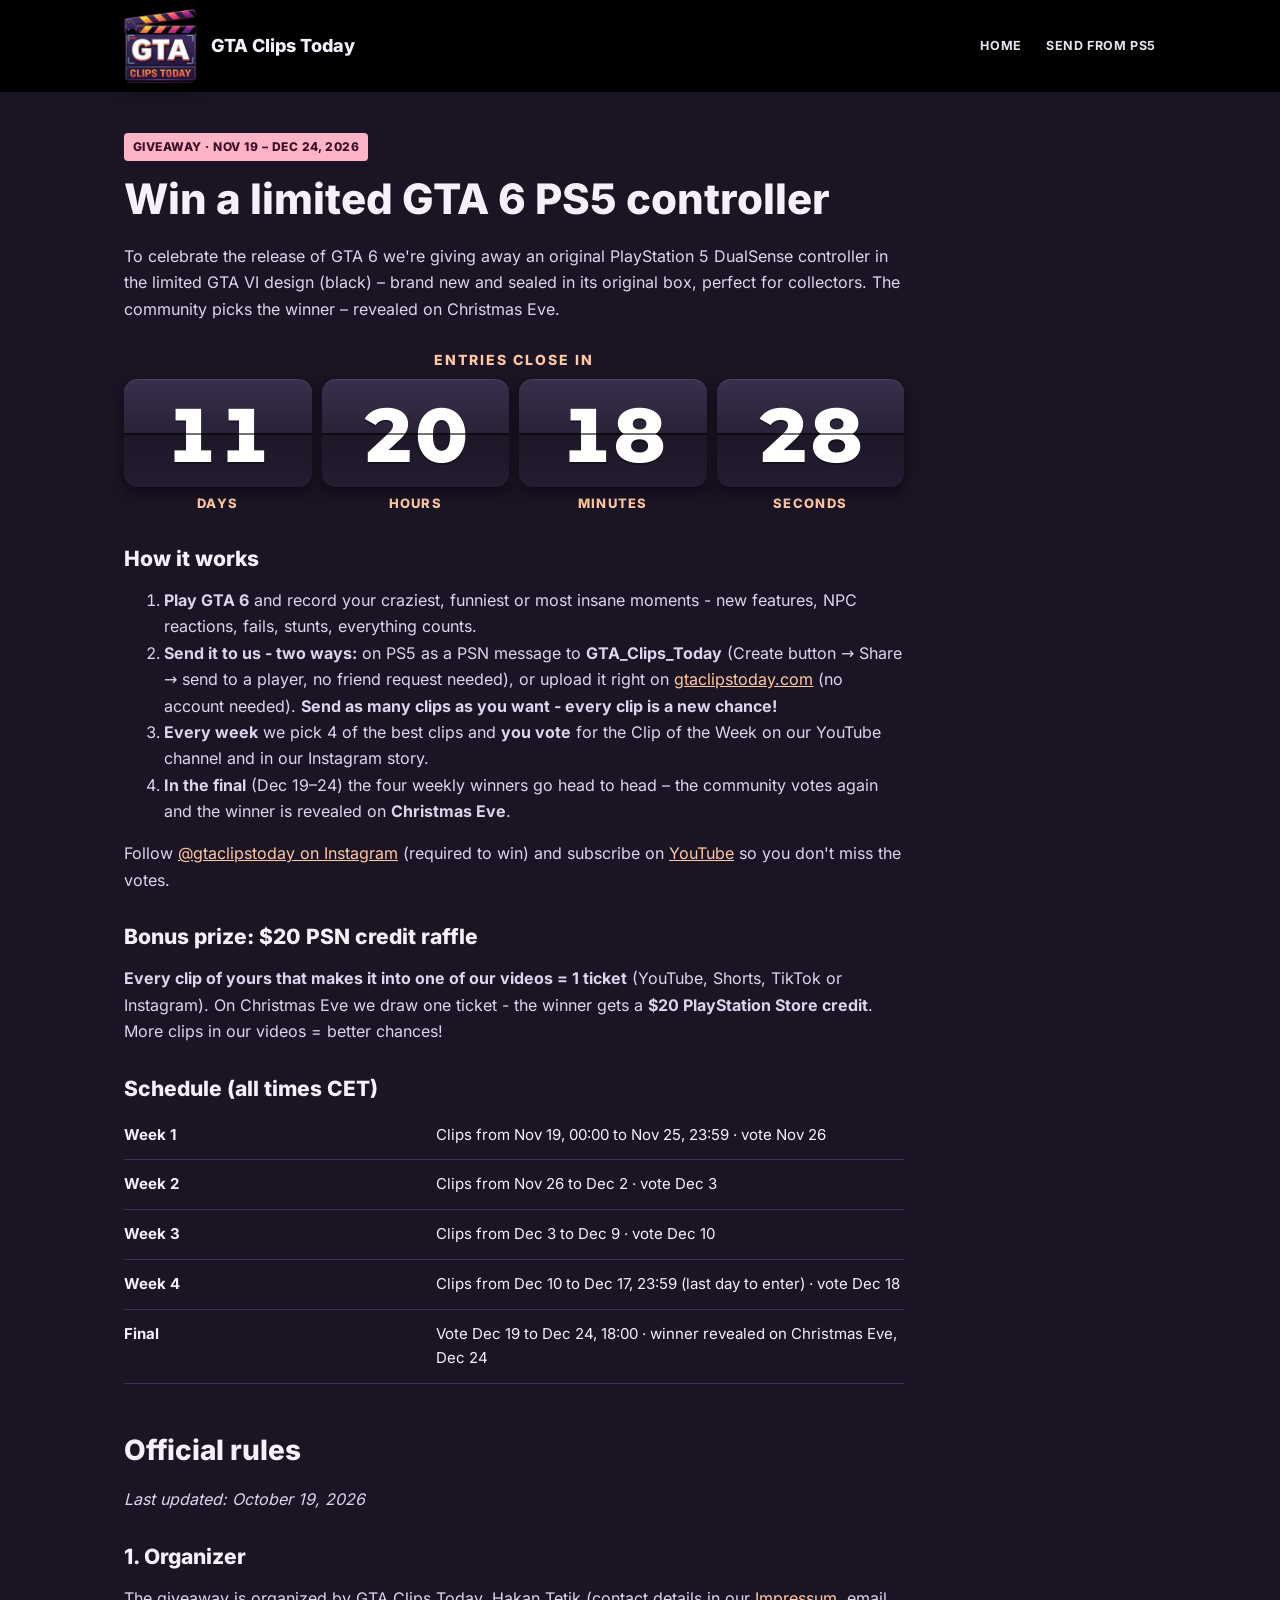
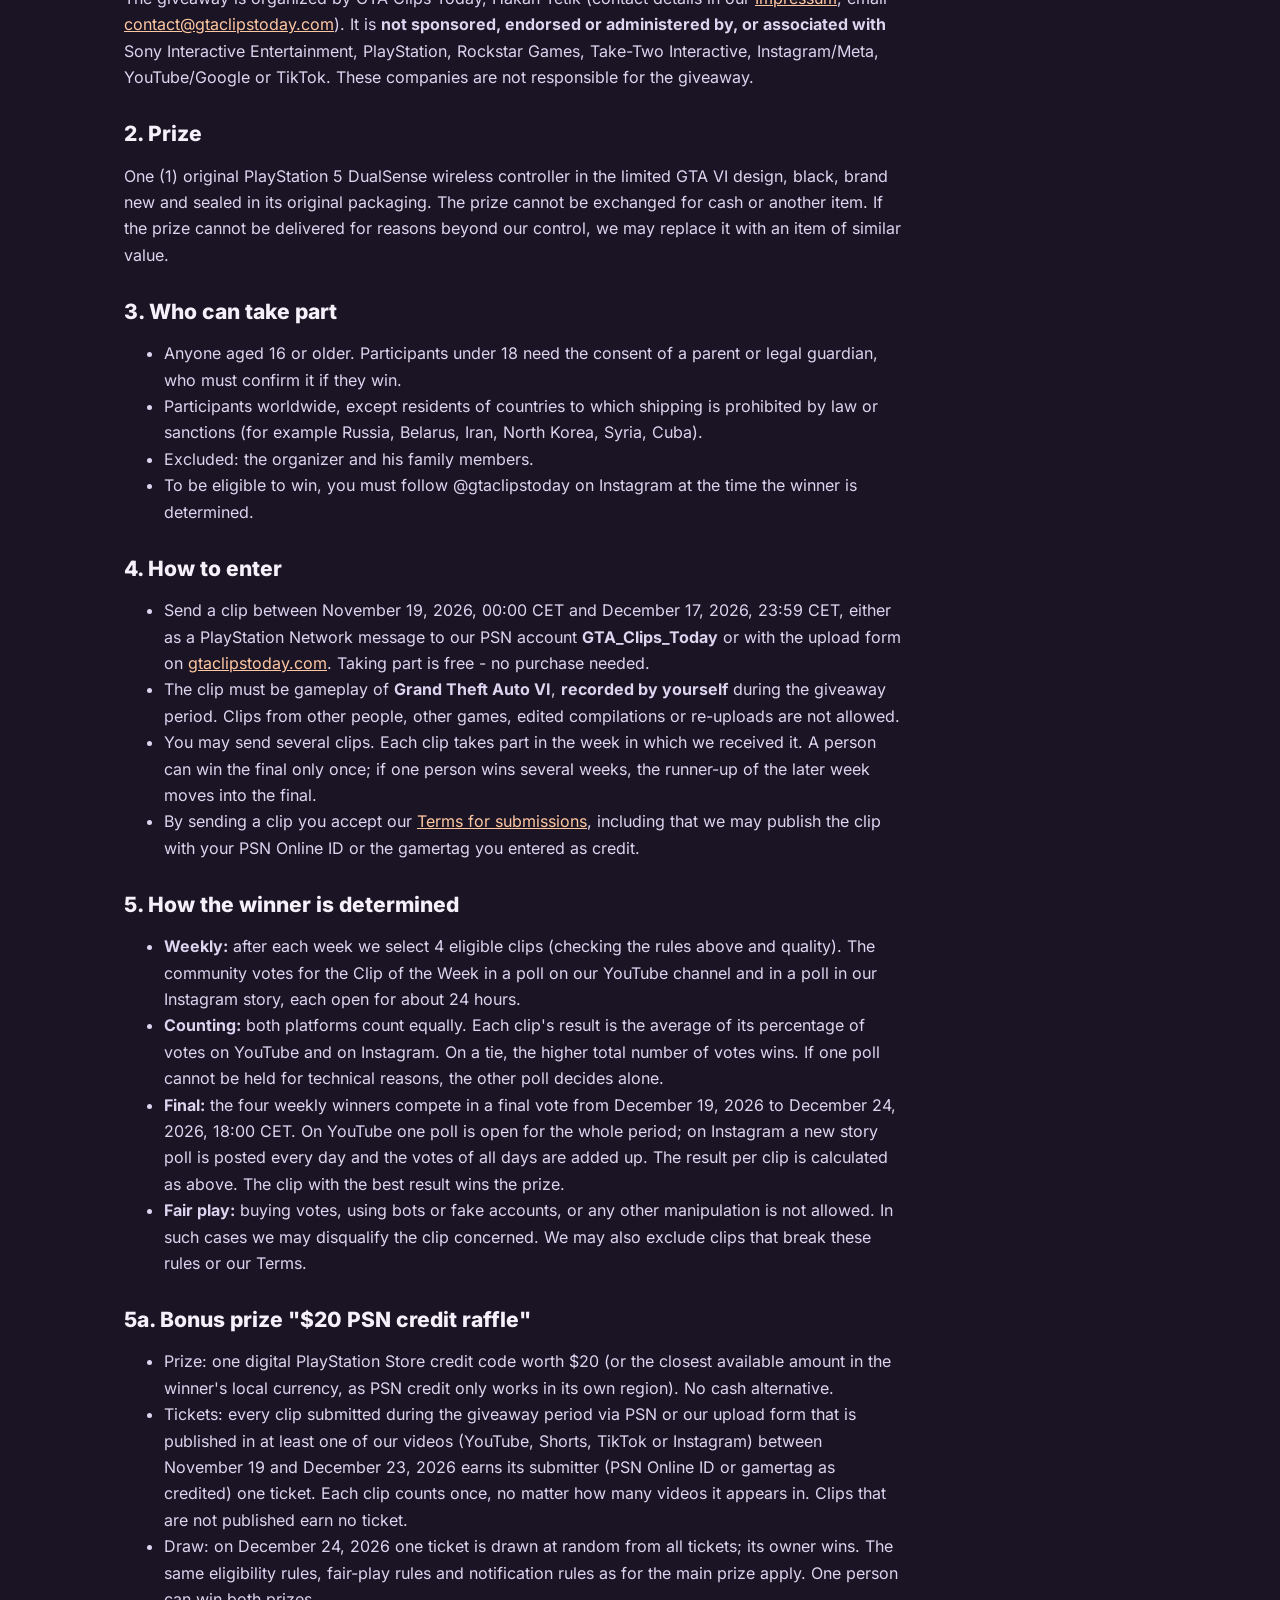
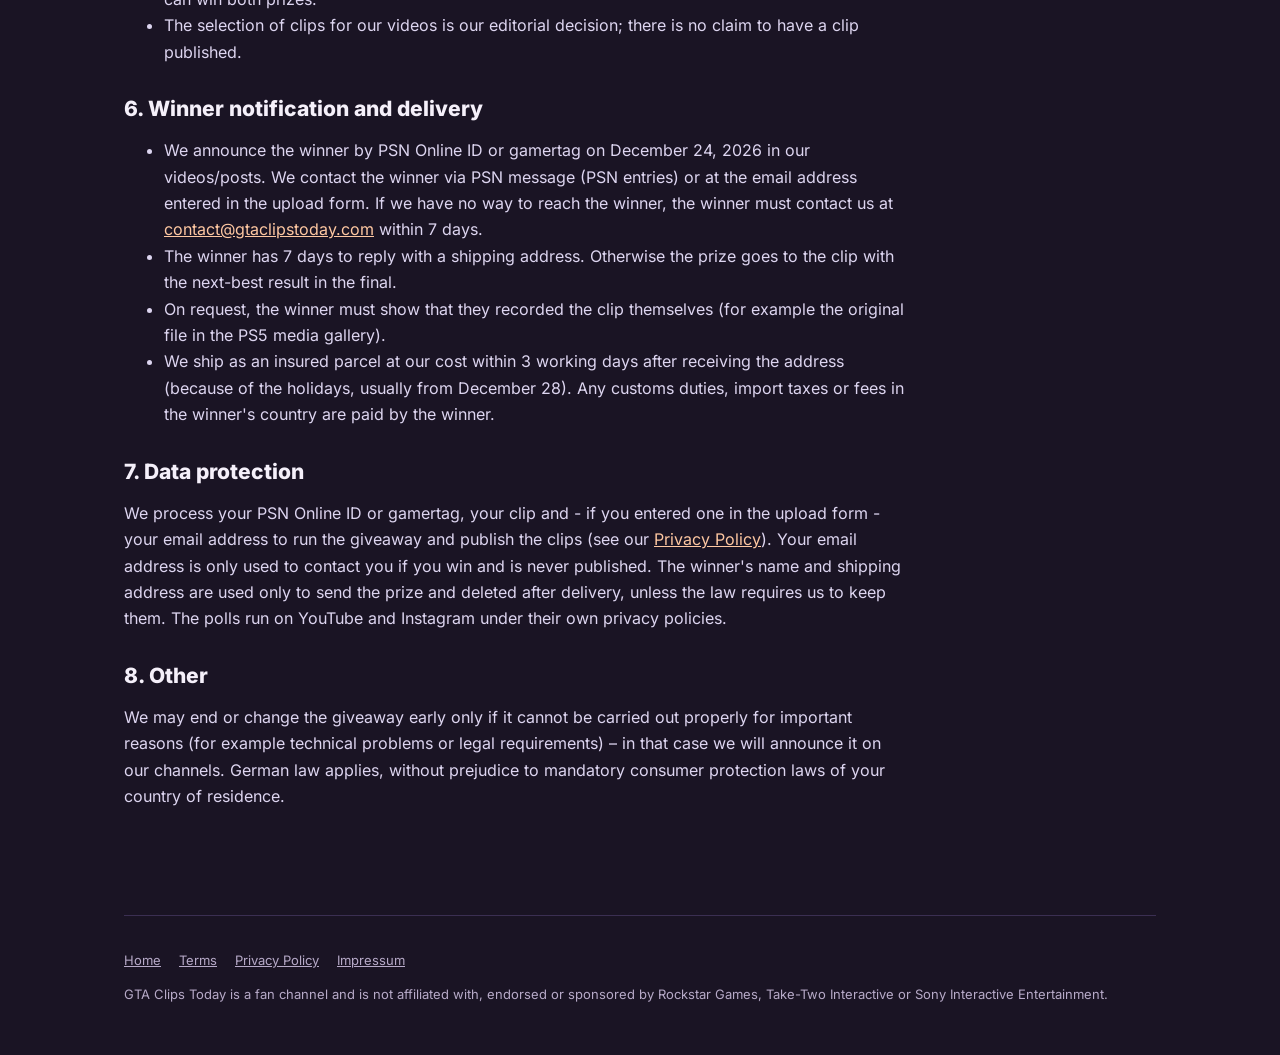
==== commit 854ded43: "Giveaway: Bonus-Verlosung jetzt $20 PSN-Guthaben (international) Co-Authored-By: Claude Opus 5.5 <no" ====
--- a/giveaway.html
+++ b/giveaway.html
@@ -4,7 +4,7 @@
   <meta charset="utf-8">
   <meta name="viewport" content="width=device-width, initial-scale=1">
   <title>GTA 6 Controller Giveaway | GTA Clips Today</title>
-  <meta name="description" content="Win a limited GTA VI design PS5 controller: send your GTA 6 clips via PSN or our website - every clip is a new chance. Plus a €20 PSN credit raffle. The community votes the winner, revealed on Christmas Eve 2026.">
+  <meta name="description" content="Win a limited GTA VI design PS5 controller: send your GTA 6 clips via PSN or our website - every clip is a new chance. Plus a $20 PSN credit raffle. The community votes the winner, revealed on Christmas Eve 2026.">
   <meta property="og:title" content="Win a limited GTA 6 PS5 controller | GTA Clips Today">
   <meta property="og:description" content="Send your GTA 6 clips via PSN or gtaclipstoday.com - every clip is a new chance. Winner revealed on Christmas Eve.">
   <meta property="og:image" content="https://gtaclipstoday.com/assets/og.jpg">
@@ -36,8 +36,8 @@
       </ol>
       <p>Follow <a href="https://www.instagram.com/gtaclipstoday" target="_blank" rel="noopener">@gtaclipstoday on Instagram</a> (required to win) and subscribe on <a href="https://www.youtube.com/@GTA_Clips_Today?sub_confirmation=1" target="_blank" rel="noopener">YouTube</a> so you don't miss the votes.</p>
 
-      <h2>Bonus prize: €20 PSN credit raffle</h2>
-      <p><strong>Every clip of yours that makes it into one of our videos = 1 ticket</strong> (YouTube, Shorts, TikTok or Instagram). On Christmas Eve we draw one ticket - the winner gets a <strong>€20 PlayStation Store credit</strong>. More clips in our videos = better chances!</p>
+      <h2>Bonus prize: $20 PSN credit raffle</h2>
+      <p><strong>Every clip of yours that makes it into one of our videos = 1 ticket</strong> (YouTube, Shorts, TikTok or Instagram). On Christmas Eve we draw one ticket - the winner gets a <strong>$20 PlayStation Store credit</strong>. More clips in our videos = better chances!</p>
 
       <h2>Schedule (all times CET)</h2>
       <table class="facts">
@@ -81,9 +81,9 @@
         <li><strong>Fair play:</strong> buying votes, using bots or fake accounts, or any other manipulation is not allowed. In such cases we may disqualify the clip concerned. We may also exclude clips that break these rules or our Terms.</li>
       </ul>
 
-      <h2>5a. Bonus prize "€20 PSN credit raffle"</h2>
+      <h2>5a. Bonus prize "$20 PSN credit raffle"</h2>
       <ul>
-        <li>Prize: one digital PlayStation Store credit code worth €20 (or the closest available amount in the winner's country store, as PSN credit only works in its own region). No cash alternative.</li>
+        <li>Prize: one digital PlayStation Store credit code worth $20 (or the closest available amount in the winner's local currency, as PSN credit only works in its own region). No cash alternative.</li>
         <li>Tickets: every clip submitted during the giveaway period via PSN or our upload form that is published in at least one of our videos (YouTube, Shorts, TikTok or Instagram) between November 19 and December 23, 2026 earns its submitter (PSN Online ID or gamertag as credited) one ticket. Each clip counts once, no matter how many videos it appears in. Clips that are not published earn no ticket.</li>
         <li>Draw: on December 24, 2026 one ticket is drawn at random from all tickets; its owner wins. The same eligibility rules, fair-play rules and notification rules as for the main prize apply. One person can win both prizes.</li>
         <li>The selection of clips for our videos is our editorial decision; there is no claim to have a clip published.</li>
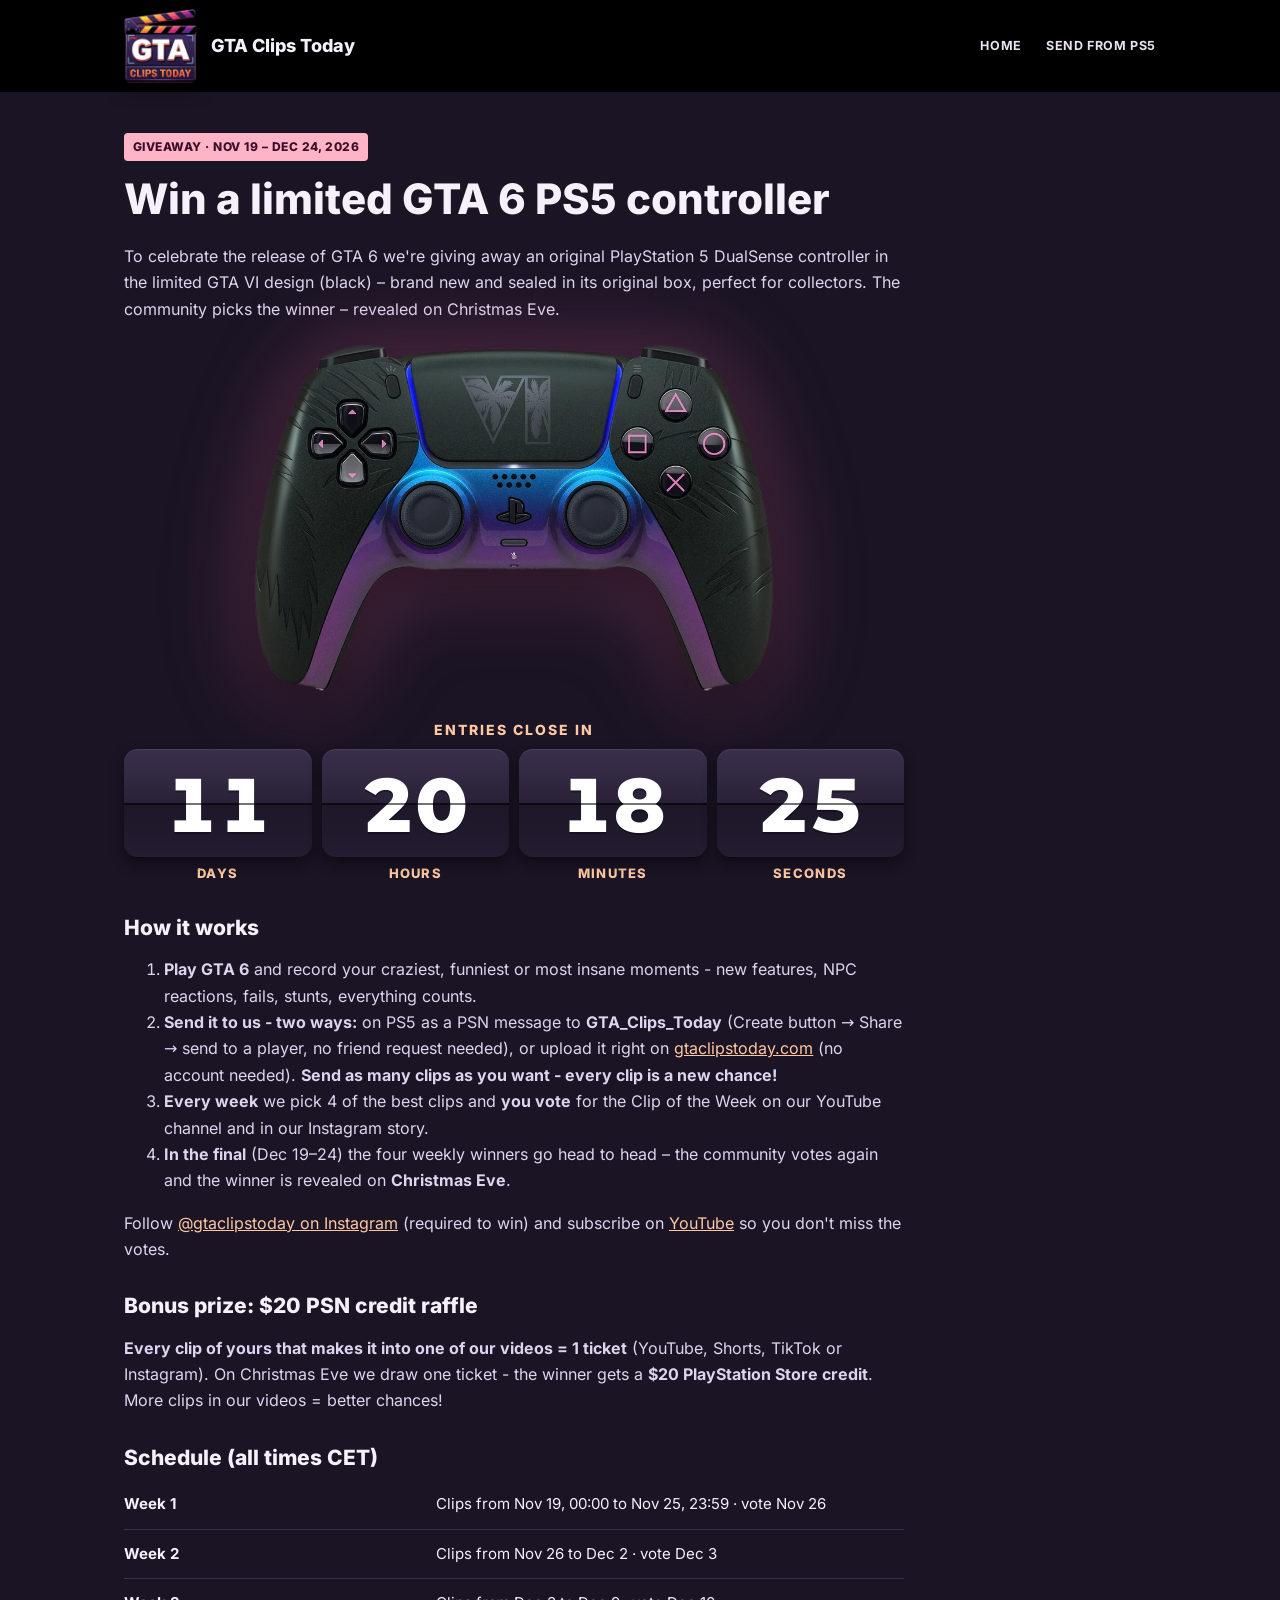
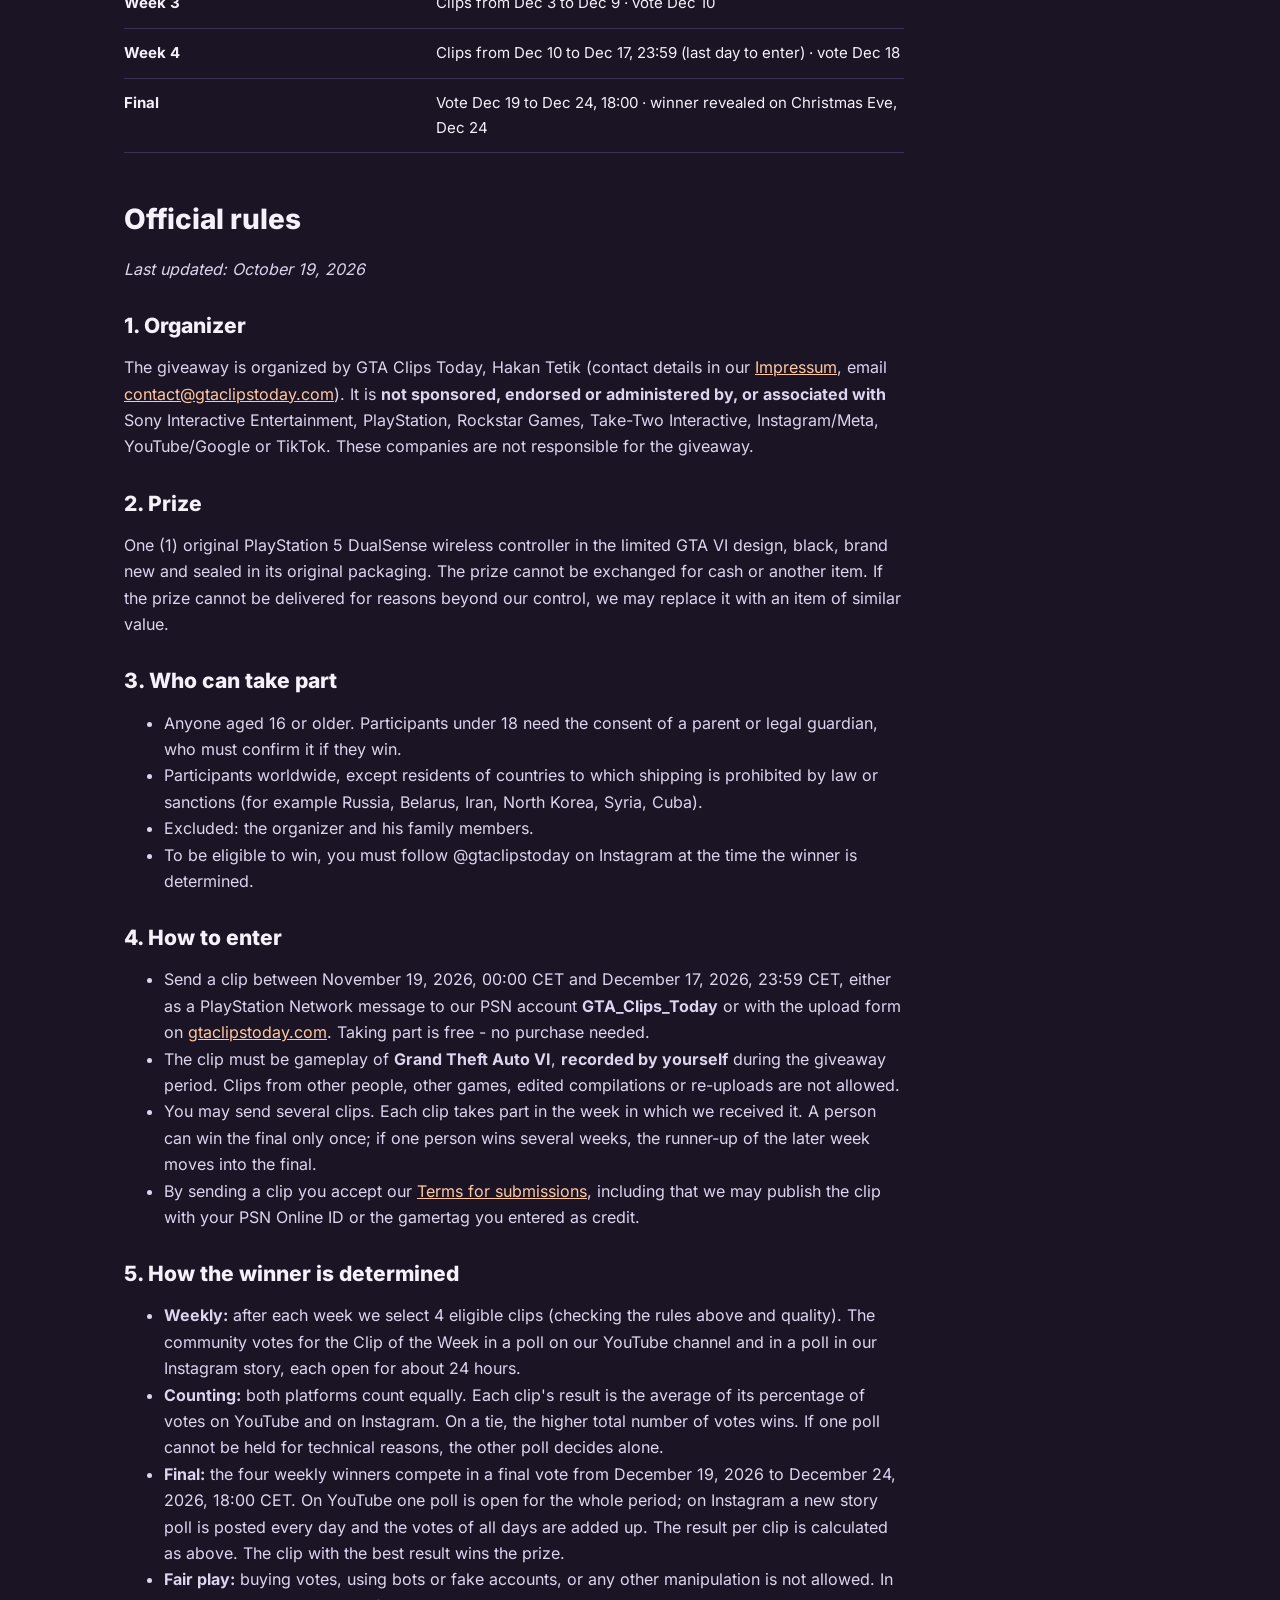
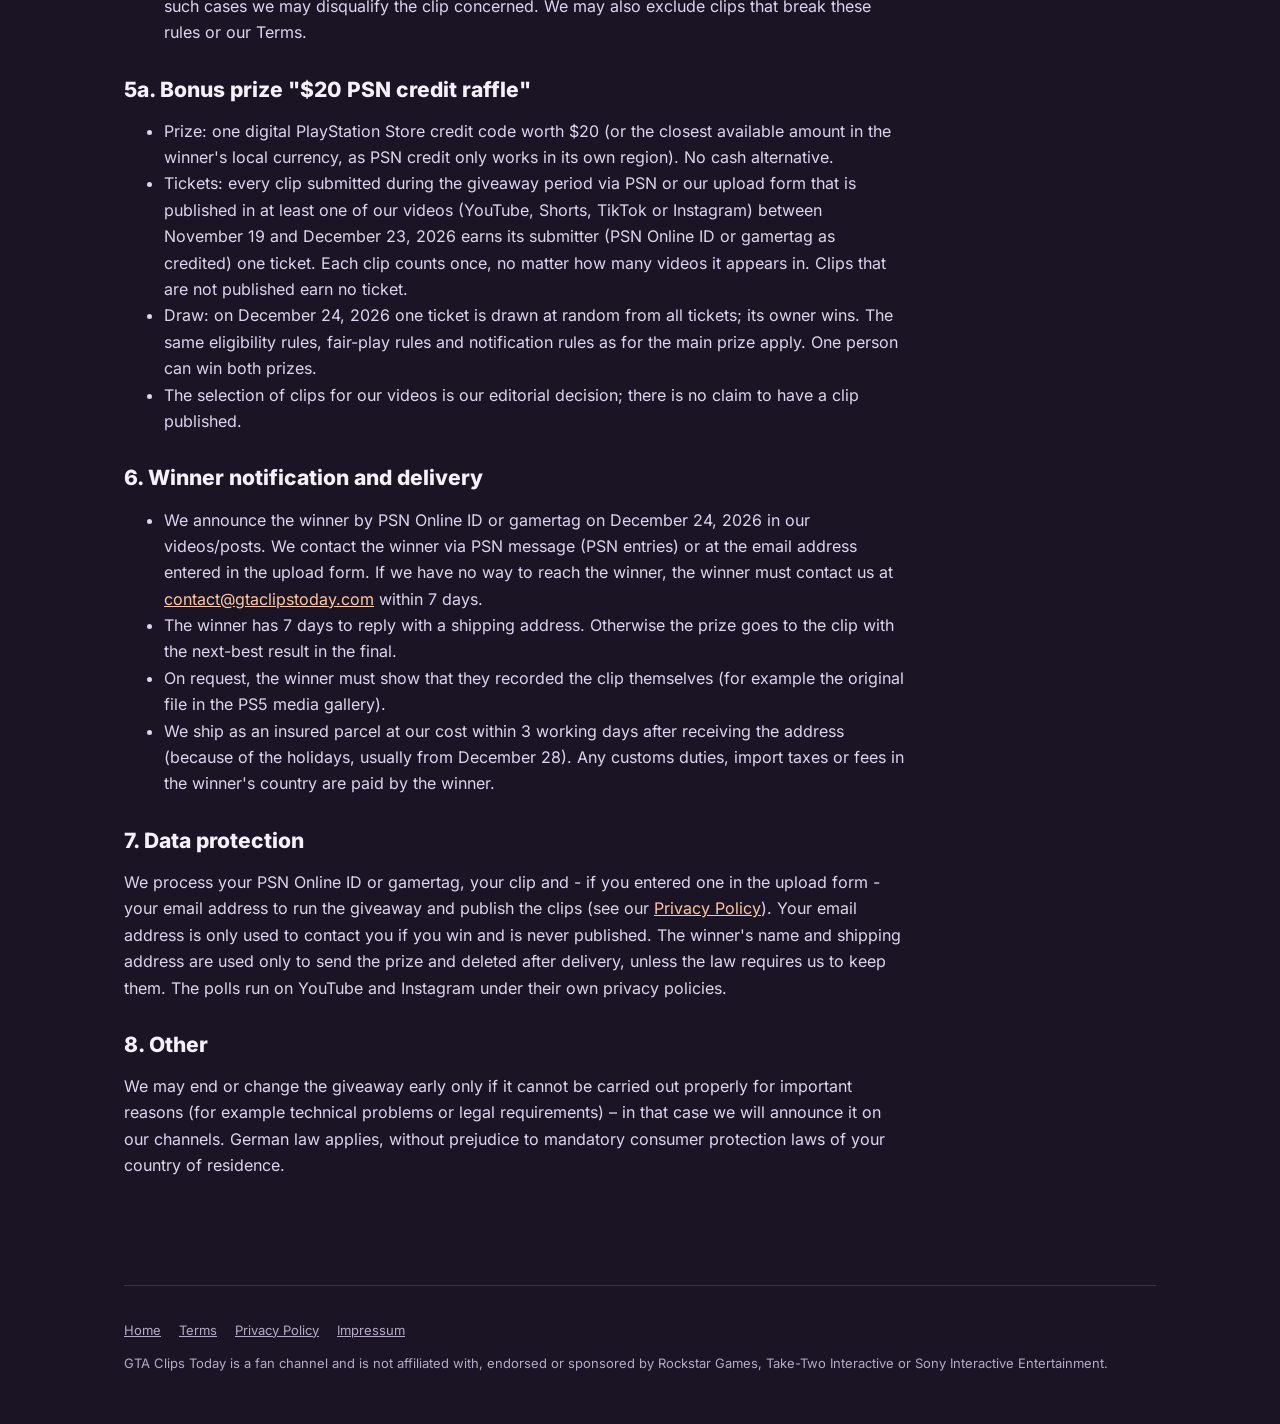
==== commit 6fec0876: "Gewinnspiel: Foto des Preises (GTA-VI-DualSense) auf Startseite und Gewinnspiel-Seite Co-Authored-By" ====
--- a/giveaway.html
+++ b/giveaway.html
@@ -24,6 +24,7 @@
       <span class="badge">GIVEAWAY · NOV 19 – DEC 24, 2026</span>
       <h1 style="margin-top:14px">Win a limited GTA 6 PS5 controller</h1>
       <p>To celebrate the release of GTA 6 we're giving away an original PlayStation 5 DualSense controller in the limited GTA VI design (black) – brand new and sealed in its original box, perfect for collectors. The community picks the winner – revealed on Christmas Eve.</p>
+      <img class="prize-photo" src="assets/controller-gta6.webp" width="900" height="601" alt="The prize: PS5 DualSense wireless controller in the limited GTA VI design">
 
       <div class="flipcd big" style="margin:26px 0 10px"></div>
 
--- a/style.css
+++ b/style.css
@@ -212,6 +212,11 @@
 .giveaway-box .gtitle small { display: block; font-family: Inter, sans-serif; font-weight: 600; letter-spacing: 0; text-transform: none; text-shadow: none; color: #e2d9ec; font-size: 13.5px; margin-top: 4px; }
 .giveaway-box .gmore { display: block; margin-top: 12px; font-weight: 800; font-size: 14px; color: var(--peach); }
 .flipcd { margin-top: 12px; }
+/* Der Preis: freigestelltes Controller-Foto mit pinkem Leuchten */
+.giveaway-box .gprize { display: block; width: 100%; max-width: 300px; height: auto; margin: -4px auto 10px;
+  filter: drop-shadow(0 10px 18px rgba(0,0,0,.5)) drop-shadow(0 0 26px rgba(255,111,174,.35)); }
+.prize-photo { display: block; width: 100%; max-width: 520px; height: auto; margin: 22px auto 6px;
+  filter: drop-shadow(0 14px 24px rgba(0,0,0,.5)) drop-shadow(0 0 40px rgba(255,111,174,.35)); }
 .fc-label { font-size: 12px; font-weight: 800; letter-spacing: .14em; text-transform: uppercase; color: var(--peach); margin-bottom: 8px; }
 .fc-row { display: grid; grid-template-columns: repeat(4, 1fr); gap: 10px; }
 .fc-unit { text-align: center; }
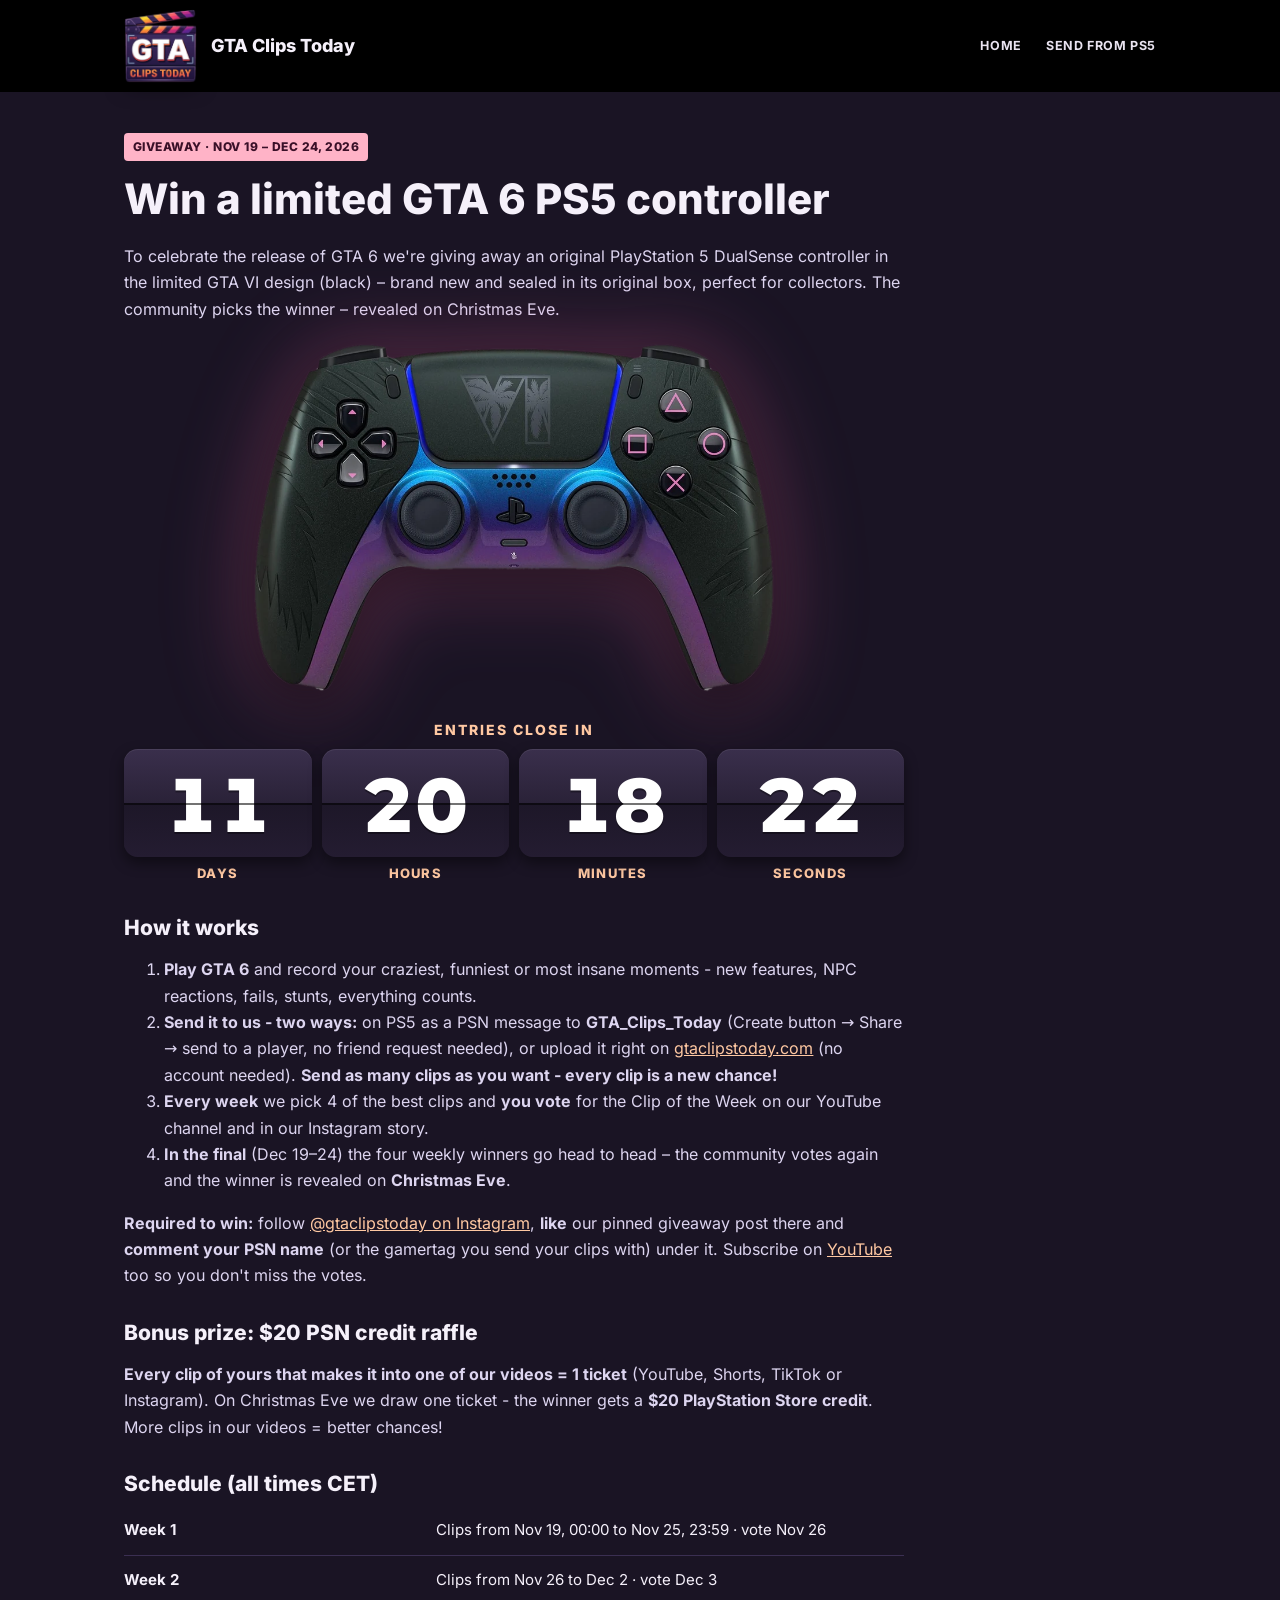
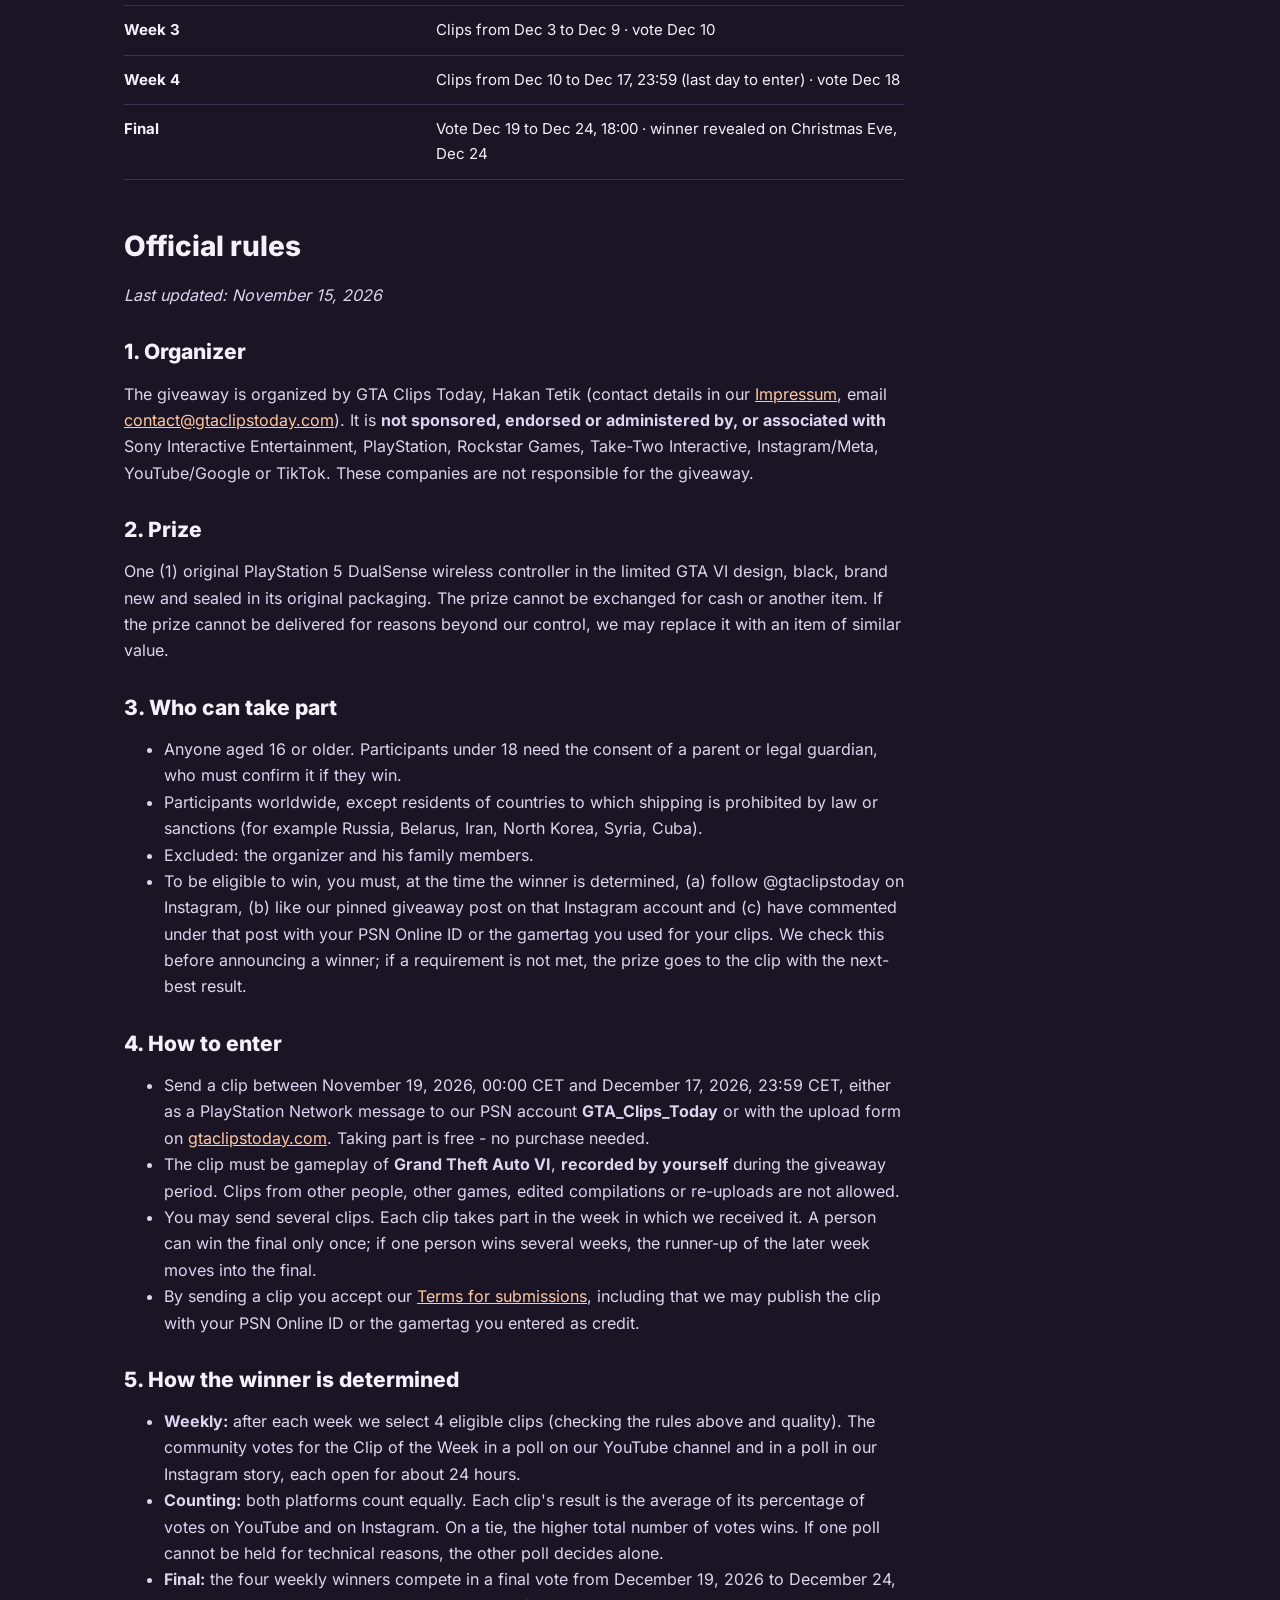
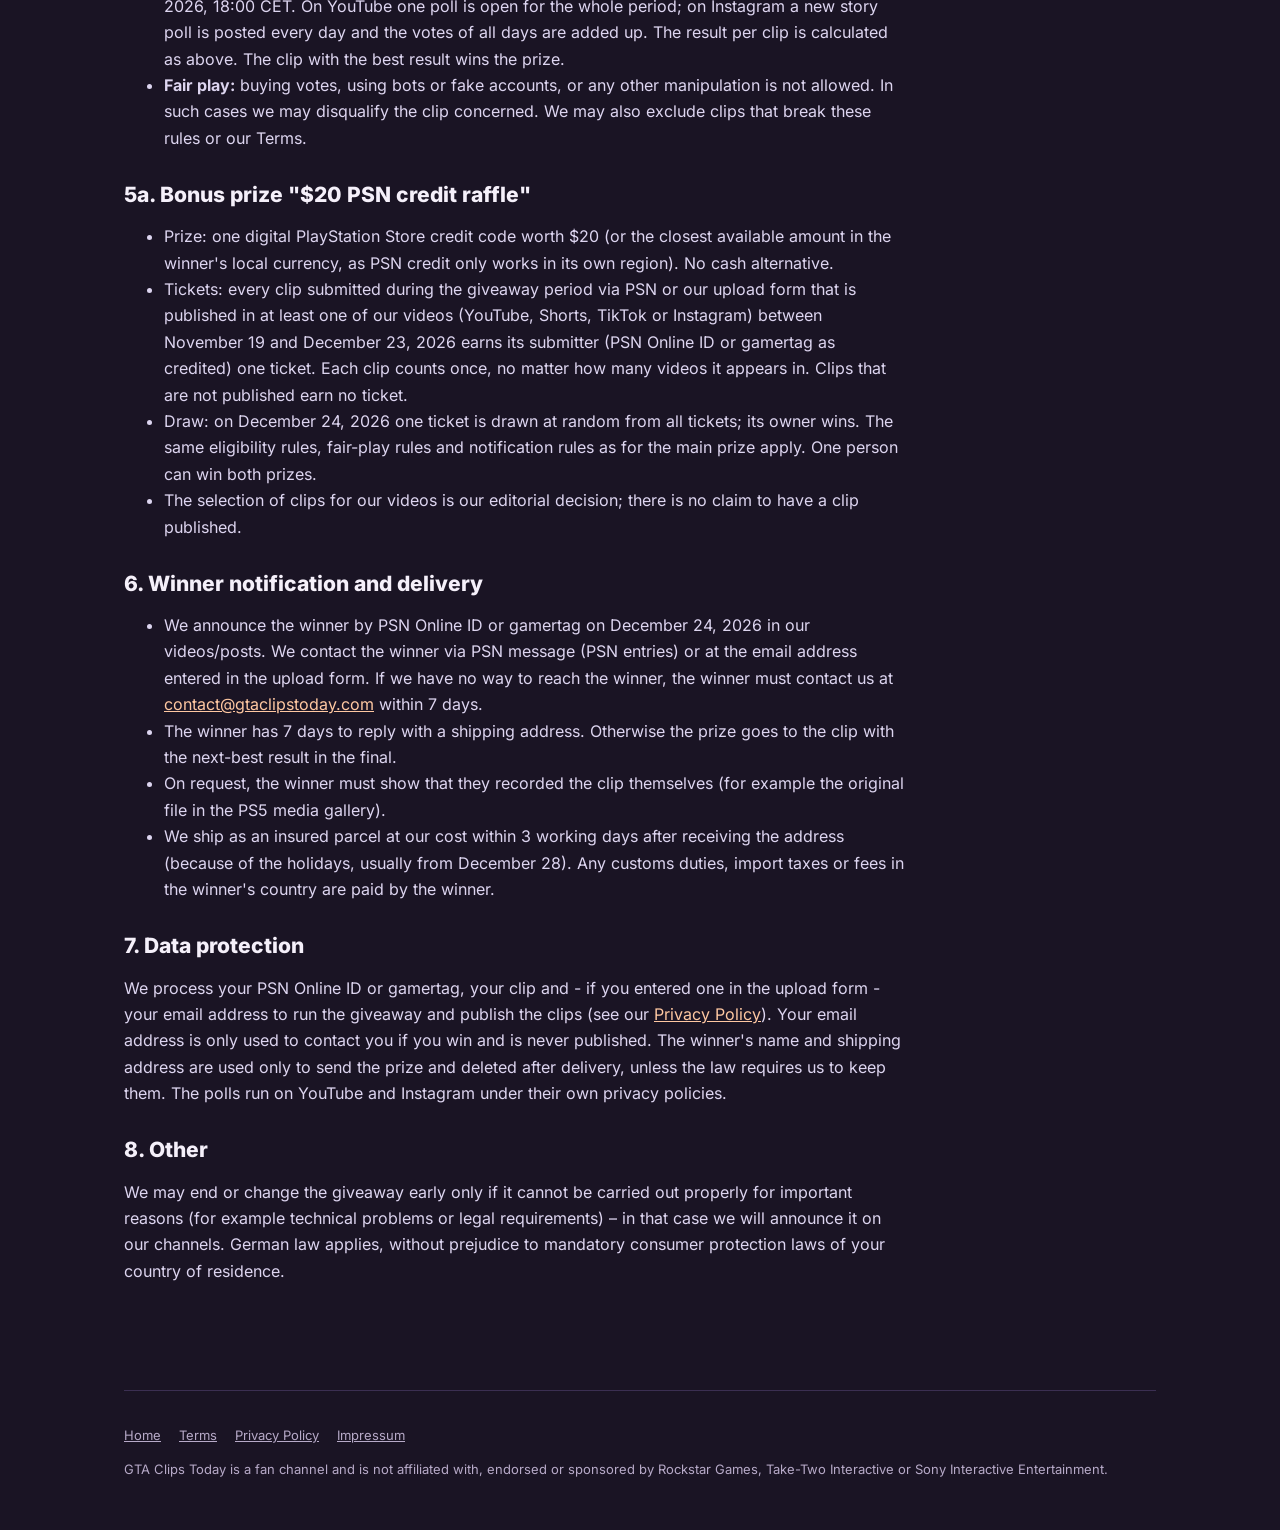
==== commit 862ea0f1: "Giveaway rules: like + comment on pinned Instagram post required to win Co-Authored-By: Claude Opus " ====
--- a/giveaway.html
+++ b/giveaway.html
@@ -35,7 +35,7 @@
         <li><strong>Every week</strong> we pick 4 of the best clips and <strong>you vote</strong> for the Clip of the Week on our YouTube channel and in our Instagram story.</li>
         <li><strong>In the final</strong> (Dec 19–24) the four weekly winners go head to head – the community votes again and the winner is revealed on <strong>Christmas Eve</strong>.</li>
       </ol>
-      <p>Follow <a href="https://www.instagram.com/gtaclipstoday" target="_blank" rel="noopener">@gtaclipstoday on Instagram</a> (required to win) and subscribe on <a href="https://www.youtube.com/@GTA_Clips_Today?sub_confirmation=1" target="_blank" rel="noopener">YouTube</a> so you don't miss the votes.</p>
+      <p><strong>Required to win:</strong> follow <a href="https://www.instagram.com/gtaclipstoday" target="_blank" rel="noopener">@gtaclipstoday on Instagram</a>, <strong>like</strong> our pinned giveaway post there and <strong>comment your PSN name</strong> (or the gamertag you send your clips with) under it. Subscribe on <a href="https://www.youtube.com/@GTA_Clips_Today?sub_confirmation=1" target="_blank" rel="noopener">YouTube</a> too so you don't miss the votes.</p>
 
       <h2>Bonus prize: $20 PSN credit raffle</h2>
       <p><strong>Every clip of yours that makes it into one of our videos = 1 ticket</strong> (YouTube, Shorts, TikTok or Instagram). On Christmas Eve we draw one ticket - the winner gets a <strong>$20 PlayStation Store credit</strong>. More clips in our videos = better chances!</p>
@@ -50,7 +50,7 @@
       </table>
 
       <h1 style="font-size:28px;margin-top:50px">Official rules</h1>
-      <p><em>Last updated: October 19, 2026</em></p>
+      <p><em>Last updated: November 15, 2026</em></p>
 
       <h2>1. Organizer</h2>
       <p>The giveaway is organized by GTA Clips Today, Hakan Tetik (contact details in our <a href="impressum.html">Impressum</a>, email <a href="mailto:contact@gtaclipstoday.com">contact@gtaclipstoday.com</a>). It is <strong>not sponsored, endorsed or administered by, or associated with</strong> Sony Interactive Entertainment, PlayStation, Rockstar Games, Take-Two Interactive, Instagram/Meta, YouTube/Google or TikTok. These companies are not responsible for the giveaway.</p>
@@ -63,7 +63,7 @@
         <li>Anyone aged 16 or older. Participants under 18 need the consent of a parent or legal guardian, who must confirm it if they win.</li>
         <li>Participants worldwide, except residents of countries to which shipping is prohibited by law or sanctions (for example Russia, Belarus, Iran, North Korea, Syria, Cuba).</li>
         <li>Excluded: the organizer and his family members.</li>
-        <li>To be eligible to win, you must follow @gtaclipstoday on Instagram at the time the winner is determined.</li>
+        <li>To be eligible to win, you must, at the time the winner is determined, (a) follow @gtaclipstoday on Instagram, (b) like our pinned giveaway post on that Instagram account and (c) have commented under that post with your PSN Online ID or the gamertag you used for your clips. We check this before announcing a winner; if a requirement is not met, the prize goes to the clip with the next-best result.</li>
       </ul>
 
       <h2>4. How to enter</h2>
--- a/style.css
+++ b/style.css
@@ -82,7 +82,8 @@
 .sub { color: var(--muted); margin: -12px 0 24px; max-width: 640px; }
 
 /* Kanaele */
-.channels { display: grid; grid-template-columns: repeat(3, 1fr); gap: 20px; }
+.channels { display: grid; grid-template-columns: repeat(4, 1fr); gap: 20px; }
+@media (max-width: 1000px) { .channels { grid-template-columns: repeat(2, 1fr); } }
 .ch { display: flex; flex-direction: column; gap: 14px; padding: 24px; border-radius: 14px; text-decoration: none; color: var(--text);
   background: linear-gradient(160deg, #3a2752 0%, var(--card) 70%); border: 1px solid var(--line); transition: transform .15s ease, border-color .15s ease; }
 .ch:hover { transform: translateY(-3px); border-color: var(--hot); color: var(--text); }
@@ -261,3 +262,9 @@
 .brand { gap: 14px; }
 .brand img { width: auto; height: 74px; border-radius: 0; filter: drop-shadow(0 4px 10px rgba(0,0,0,.5)); }
 @media (max-width: 860px) { .brand img { height: 56px; } }
+/* Handy (26.10.2026): Kopfleiste waechst mit, damit die Social-Buttons in der zweiten Zeile ganz im Schwarzen stehen */
+@media (max-width: 860px) {
+  .top { height: auto; padding: 10px 0 14px; row-gap: 10px; }
+  .top nav { width: 100%; }
+  .brand img { height: 48px; }
+}
